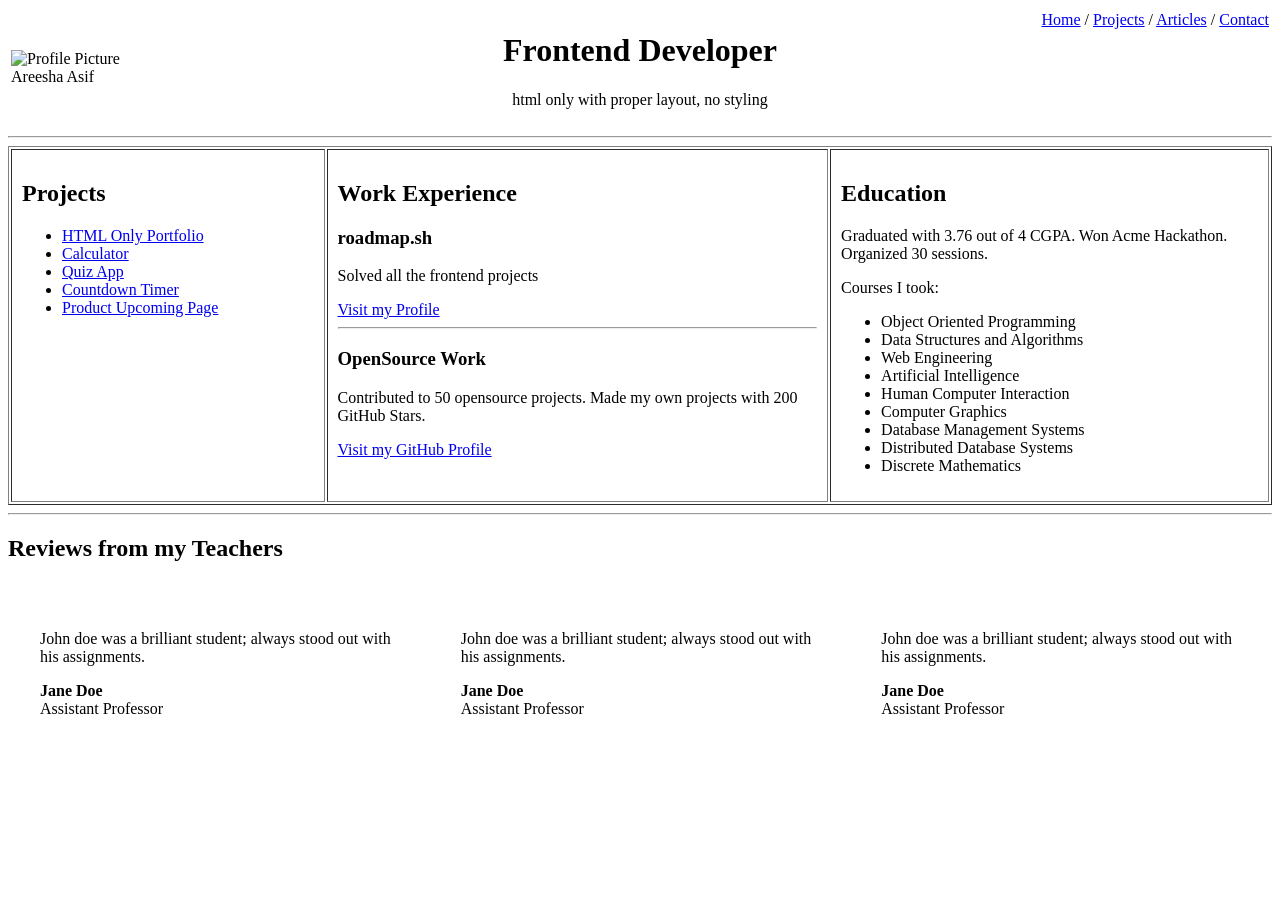
==== index.html @ 5f39d5e8 "completed frontend portfolio task" ====
<!DOCTYPE html>
<html>
<head>
    <title>Frontend Developer Portfolio</title>
</head>

<body>

    <!-- Header -->
    <table width="100%">
        <tr>
            <td width="25%">
                <img src="https://encrypted-tbn0.gstatic.com/images?q=tbn:ANd9GcQj6Om3-Zy0Evm6Dp34jadCD2bz9EJQh6zWyXsYlORHVA&s=10" width="35" height="35" alt="Profile Picture">
                <br>
                Areesha Asif
            </td>

            <td align="center">
                <h1>Frontend Developer</h1>
                <p>html only with proper layout, no styling</p>
            </td>

            <td width="25%" align="right" valign="top">
                <a href="#">Home</a> /
                <a href="#">Projects</a> /
                <a href="#">Articles</a> /
                <a href="#">Contact</a>
            </td>
        </tr>
    </table>

    <hr>

    <!-- Main Section -->
    <table border="1" width="100%" cellpadding="10">
        <tr>

            <!-- Projects -->
            <td width="25%" valign="top">
                <h2>Projects</h2>

                <ul>
                    <li>
                        <a href="#">HTML Only Portfolio</a>
                    </li>
                    <li>
                        <a href="#">Calculator</a>
                    </li>
                    <li>
                        <a href="#">Quiz App</a>
                    </li>
                    <li>
                        <a href="#">Countdown Timer</a>
                    </li>
                    <li>
                        <a href="#">Product Upcoming Page</a>
                    </li>
                </ul>
            </td>

            <!-- Work Experience -->
            <td width="40%" valign="top">
                <h2>Work Experience</h2>

                <h3>roadmap.sh</h3>
                <p>Solved all the frontend projects</p>

                <a href="#">Visit my Profile</a>

                <hr>

                <h3>OpenSource Work</h3>
                <p>
                    Contributed to 50 opensource projects.
                    Made my own projects with 200 GitHub Stars.
                </p>

                <a href="#">Visit my GitHub Profile</a>
            </td>

            <!-- Education -->
            <td width="35%" valign="top">
                <h2>Education</h2>

                <p>
                    Graduated with 3.76 out of 4 CGPA.
                    Won Acme Hackathon. Organized 30 sessions.
                </p>

                <p>Courses I took:</p>

                <ul>
                    <li>Object Oriented Programming</li>
                    <li>Data Structures and Algorithms</li>
                    <li>Web Engineering</li>
                    <li>Artificial Intelligence</li>
                    <li>Human Computer Interaction</li>
                    <li>Computer Graphics</li>
                    <li>Database Management Systems</li>
                    <li>Distributed Database Systems</li>
                    <li>Discrete Mathematics</li>
                </ul>
            </td>

        </tr>
    </table>

    <hr>

    <!-- Reviews -->
    <h2>Reviews from my Teachers</h2>

    <table width="100%" cellpadding="30">
        <tr>

            <td width="33%" valign="top">
                <p>
                    John doe was a brilliant student; always stood out
                    with his assignments.
                </p>

                <b>Jane Doe</b>
                <br>
                Assistant Professor
            </td>

            <td width="33%" valign="top">
                <p>
                    John doe was a brilliant student; always stood out
                    with his assignments.
                </p>

                <b>Jane Doe</b>
                <br>
                Assistant Professor
            </td>

            <td width="33%" valign="top">
                <p>
                    John doe was a brilliant student; always stood out
                    with his assignments.
                </p>

                <b>Jane Doe</b>
                <br>
                Assistant Professor
            </td>

        </tr>
    </table>

</body>
</html>
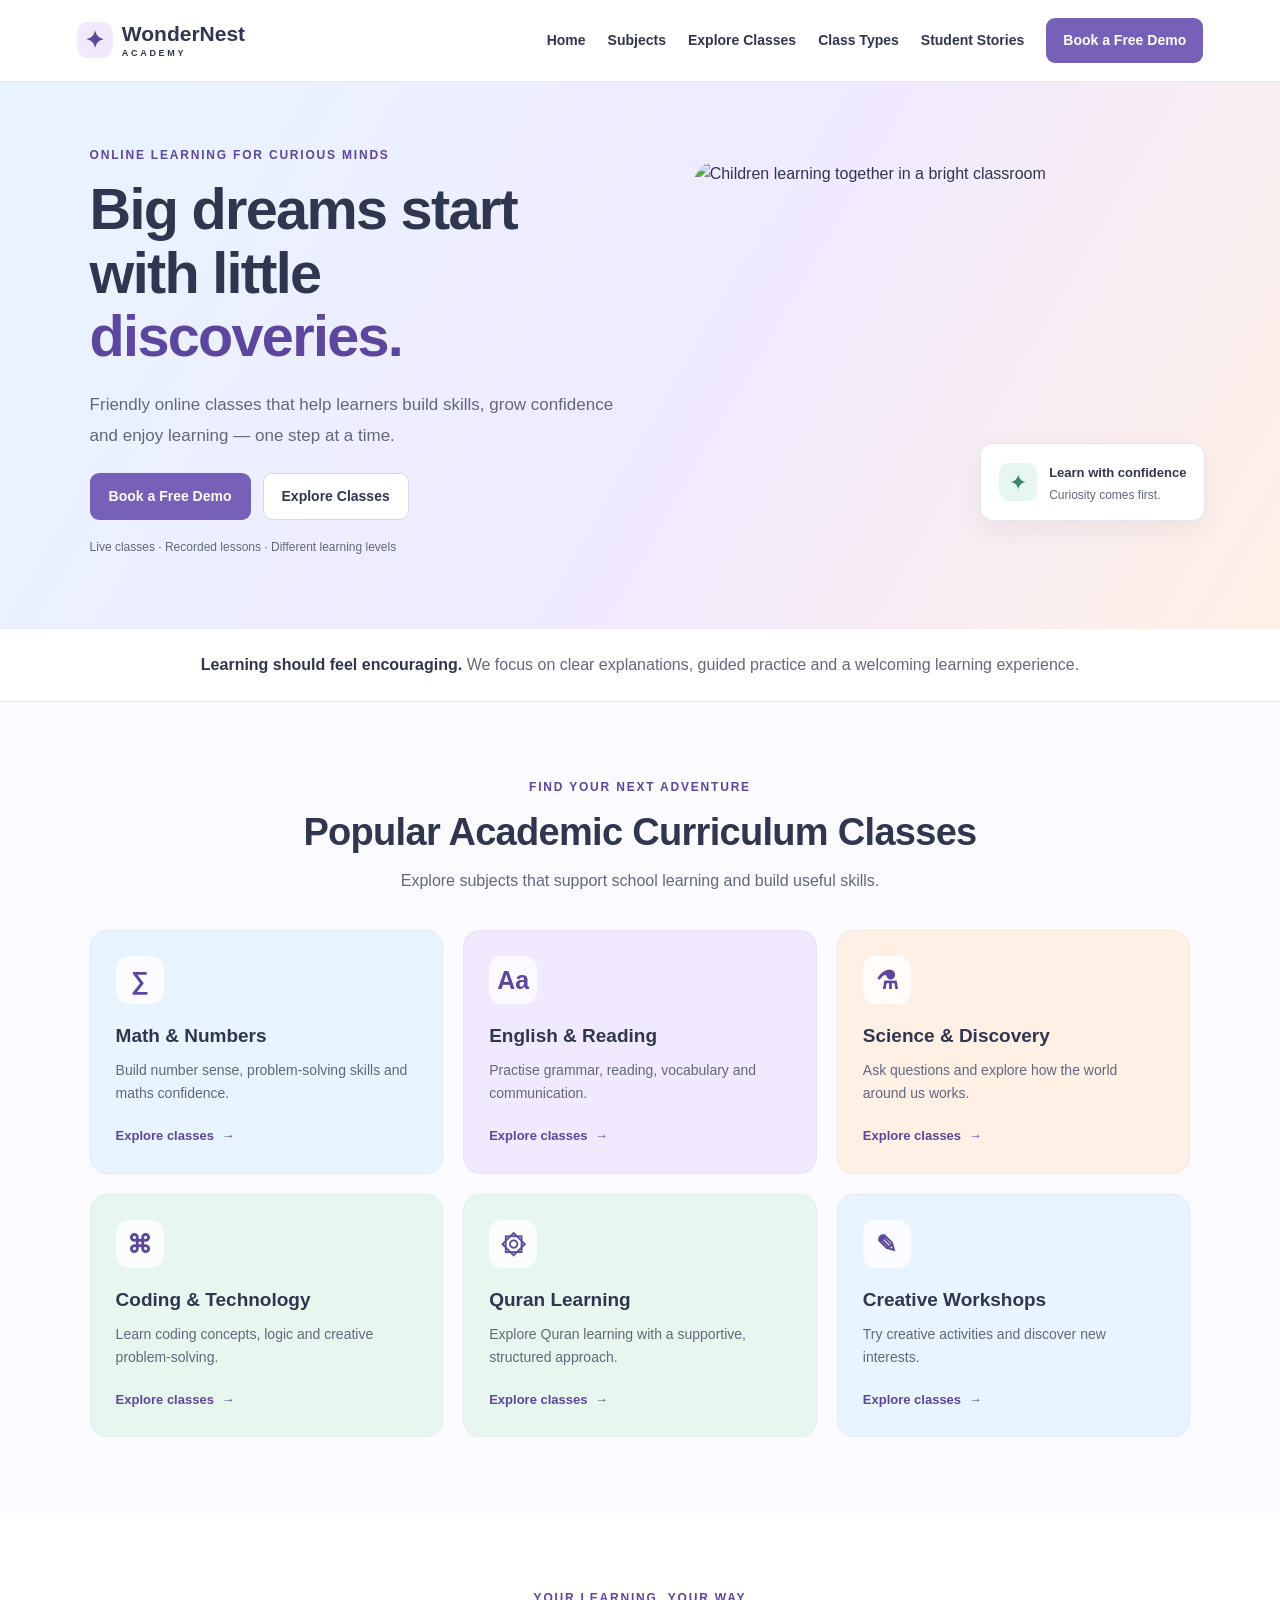
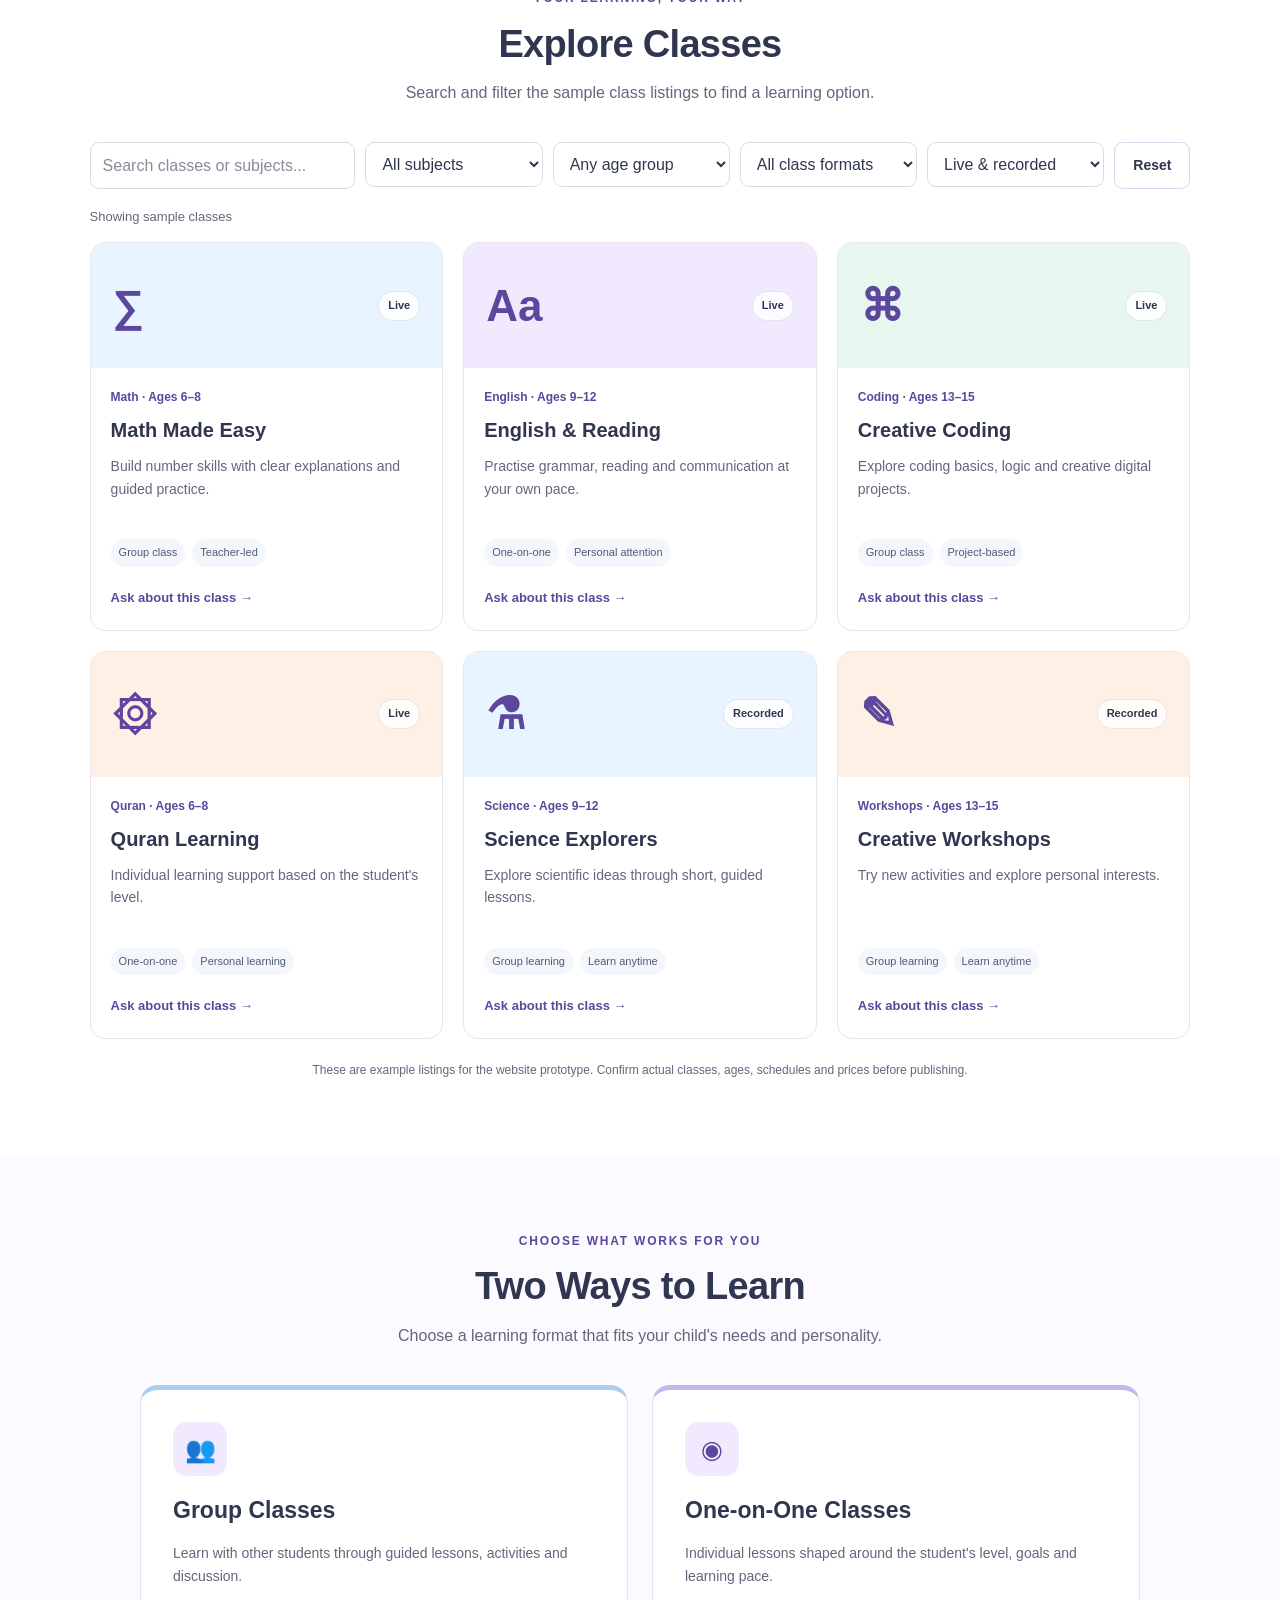
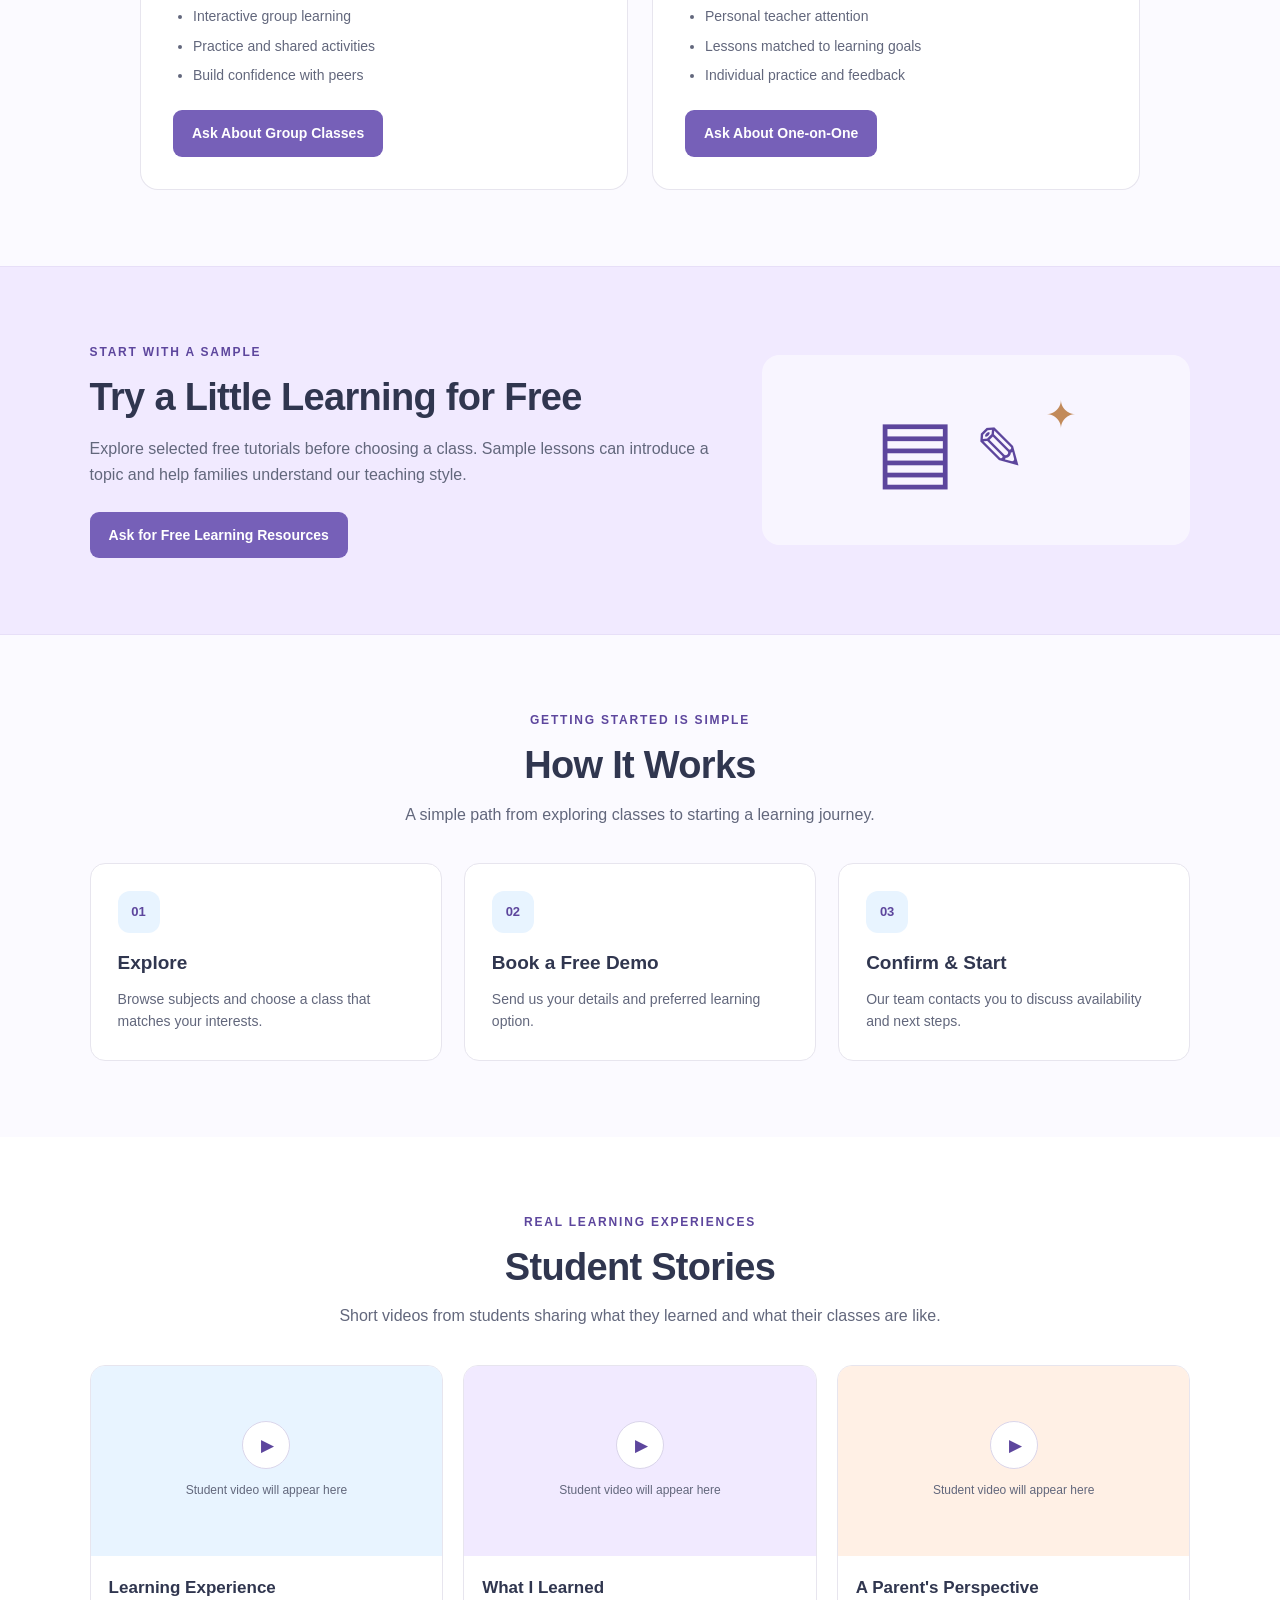
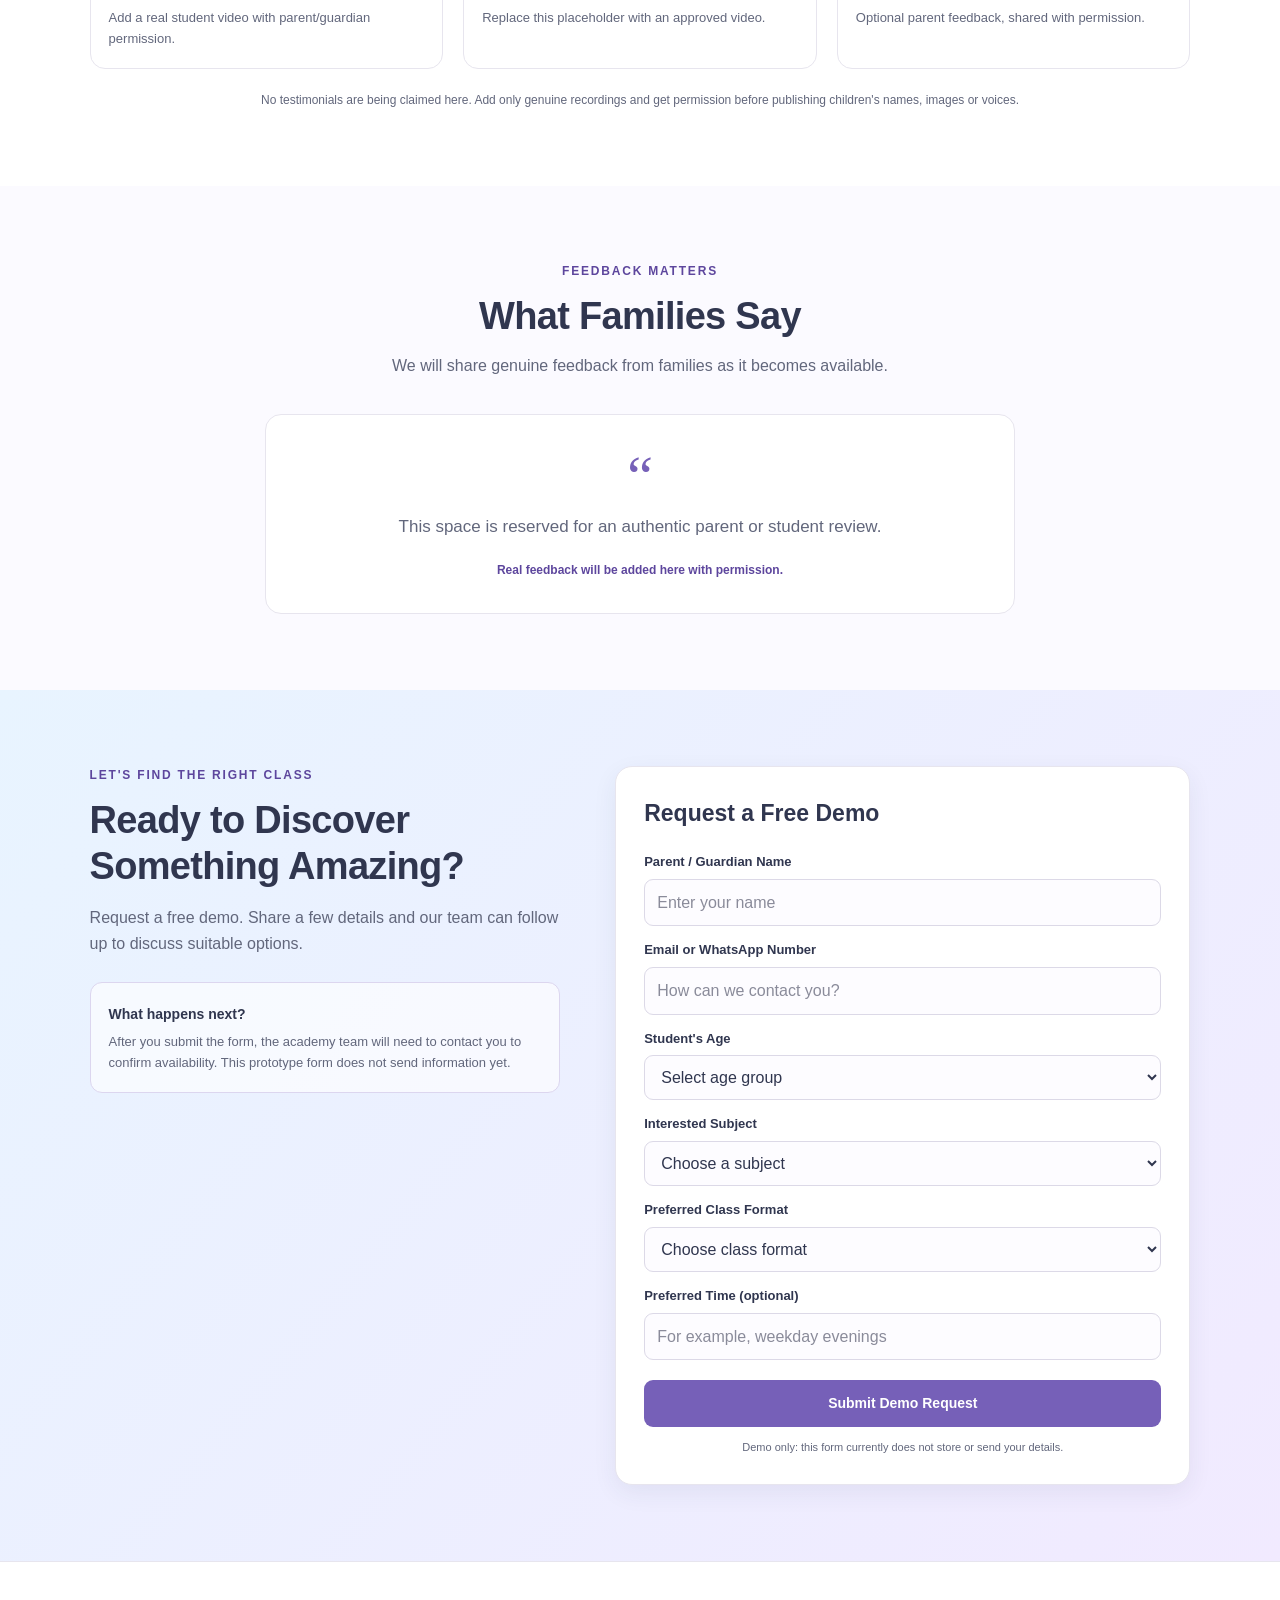
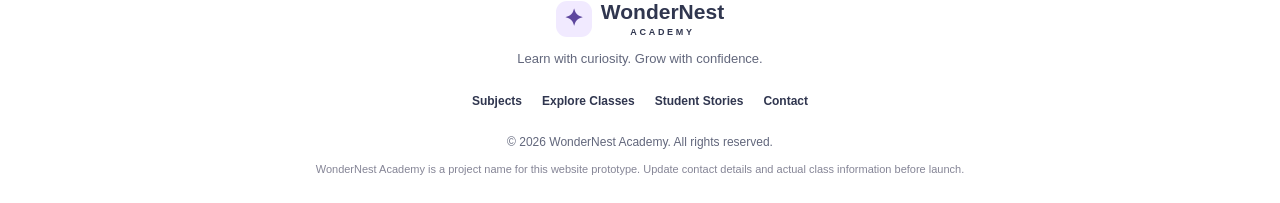
==== commit 8bc57337: "Add WonderNest Academy homepage" ====
--- a/index.html
+++ b/index.html
@@ -1,153 +1,404 @@
 <!DOCTYPE html>
-<html>
+<html lang="en">
 <head>
-    <title>Frontend Developer Portfolio</title>
+    <meta charset="UTF-8">
+    <meta name="viewport" content="width=device-width, initial-scale=1.0">
+    <meta name="description" content="Discover online learning at WonderNest Academy: Math, English, Coding, Quran, Science and creative workshops.">
+    <title>WonderNest Academy | Learn, Play & Grow</title>
+    <link rel="stylesheet" href="home.css">
 </head>
-
 <body>
-
-    <!-- Header -->
-    <table width="100%">
-        <tr>
-            <td width="25%">
-                <img src="https://encrypted-tbn0.gstatic.com/images?q=tbn:ANd9GcQj6Om3-Zy0Evm6Dp34jadCD2bz9EJQh6zWyXsYlORHVA&s=10" width="35" height="35" alt="Profile Picture">
-                <br>
-                Areesha Asif
-            </td>
-
-            <td align="center">
-                <h1>Frontend Developer</h1>
-                <p>html only with proper layout, no styling</p>
-            </td>
-
-            <td width="25%" align="right" valign="top">
-                <a href="#">Home</a> /
-                <a href="#">Projects</a> /
-                <a href="#">Articles</a> /
-                <a href="#">Contact</a>
-            </td>
-        </tr>
-    </table>
-
-    <hr>
-
-    <!-- Main Section -->
-    <table border="1" width="100%" cellpadding="10">
-        <tr>
-
-            <!-- Projects -->
-            <td width="25%" valign="top">
-                <h2>Projects</h2>
-
-                <ul>
-                    <li>
-                        <a href="#">HTML Only Portfolio</a>
-                    </li>
-                    <li>
-                        <a href="#">Calculator</a>
-                    </li>
-                    <li>
-                        <a href="#">Quiz App</a>
-                    </li>
-                    <li>
-                        <a href="#">Countdown Timer</a>
-                    </li>
-                    <li>
-                        <a href="#">Product Upcoming Page</a>
-                    </li>
-                </ul>
-            </td>
-
-            <!-- Work Experience -->
-            <td width="40%" valign="top">
-                <h2>Work Experience</h2>
-
-                <h3>roadmap.sh</h3>
-                <p>Solved all the frontend projects</p>
-
-                <a href="#">Visit my Profile</a>
-
-                <hr>
-
-                <h3>OpenSource Work</h3>
-                <p>
-                    Contributed to 50 opensource projects.
-                    Made my own projects with 200 GitHub Stars.
+    <header class="site-header">
+        <a class="brand" href="#home" aria-label="WonderNest Academy home">
+            <span class="brand-mark">✦</span>
+            <span>WonderNest <small>ACADEMY</small></span>
+        </a>
+
+        <button class="menu-toggle" id="menuToggle" aria-label="Open navigation" aria-expanded="false">☰</button>
+
+        <nav class="main-nav" id="mainNav">
+            <a href="#home">Home</a>
+            <a href="#academic-classes">Subjects</a>
+            <a href="#explore">Explore Classes</a>
+            <a href="#learning-options">Class Types</a>
+            <a href="#student-stories">Student Stories</a>
+            <a href="#contact" class="nav-cta">Book a Free Demo</a>
+        </nav>
+    </header>
+
+    <main>
+        <section class="hero section" id="home">
+            <div class="hero-copy">
+                <p class="eyebrow">ONLINE LEARNING FOR CURIOUS MINDS</p>
+                <h1>Big dreams start with little <span>discoveries.</span></h1>
+                <p class="hero-description">
+                    Friendly online classes that help learners build skills, grow confidence
+                    and enjoy learning — one step at a time.
                 </p>
-
-                <a href="#">Visit my GitHub Profile</a>
-            </td>
-
-            <!-- Education -->
-            <td width="35%" valign="top">
-                <h2>Education</h2>
-
-                <p>
-                    Graduated with 3.76 out of 4 CGPA.
-                    Won Acme Hackathon. Organized 30 sessions.
-                </p>
-
-                <p>Courses I took:</p>
-
-                <ul>
-                    <li>Object Oriented Programming</li>
-                    <li>Data Structures and Algorithms</li>
-                    <li>Web Engineering</li>
-                    <li>Artificial Intelligence</li>
-                    <li>Human Computer Interaction</li>
-                    <li>Computer Graphics</li>
-                    <li>Database Management Systems</li>
-                    <li>Distributed Database Systems</li>
-                    <li>Discrete Mathematics</li>
-                </ul>
-            </td>
-
-        </tr>
-    </table>
-
-    <hr>
-
-    <!-- Reviews -->
-    <h2>Reviews from my Teachers</h2>
-
-    <table width="100%" cellpadding="30">
-        <tr>
-
-            <td width="33%" valign="top">
-                <p>
-                    John doe was a brilliant student; always stood out
-                    with his assignments.
-                </p>
-
-                <b>Jane Doe</b>
-                <br>
-                Assistant Professor
-            </td>
-
-            <td width="33%" valign="top">
-                <p>
-                    John doe was a brilliant student; always stood out
-                    with his assignments.
-                </p>
-
-                <b>Jane Doe</b>
-                <br>
-                Assistant Professor
-            </td>
-
-            <td width="33%" valign="top">
-                <p>
-                    John doe was a brilliant student; always stood out
-                    with his assignments.
-                </p>
-
-                <b>Jane Doe</b>
-                <br>
-                Assistant Professor
-            </td>
-
-        </tr>
-    </table>
-
+                <div class="hero-actions">
+                    <a class="button button-primary" href="#contact">Book a Free Demo</a>
+                    <a class="button button-secondary" href="#explore">Explore Classes</a>
+                </div>
+                <p class="hero-note">Live classes · Recorded lessons · Different learning levels</p>
+            </div>
+            <div class="hero-visual">
+                <img src="https://images.unsplash.com/photo-1503676260728-1c00da094a0b?auto=format&fit=crop&w=1000&q=85"
+                     alt="Children learning together in a bright classroom">
+                <div class="hero-note-card">
+                    <span class="note-icon">✦</span>
+                    <div>
+                        <strong>Learn with confidence</strong>
+                        <p>Curiosity comes first.</p>
+                    </div>
+                </div>
+            </div>
+        </section>
+
+        <section class="section intro-strip">
+            <p><strong>Learning should feel encouraging.</strong> We focus on clear explanations, guided practice and a welcoming learning experience.</p>
+        </section>
+
+        <section class="section" id="academic-classes">
+            <div class="section-heading">
+                <p class="eyebrow">FIND YOUR NEXT ADVENTURE</p>
+                <h2>Popular Academic Curriculum Classes</h2>
+                <p>Explore subjects that support school learning and build useful skills.</p>
+            </div>
+
+            <div class="subject-grid">
+                <article class="subject-card subject-blue">
+                    <div class="subject-icon">∑</div>
+                    <h3>Math & Numbers</h3>
+                    <p>Build number sense, problem-solving skills and maths confidence.</p>
+                    <a href="#explore" data-subject-link="Math">Explore classes <span>→</span></a>
+                </article>
+                <article class="subject-card subject-lavender">
+                    <div class="subject-icon">Aa</div>
+                    <h3>English & Reading</h3>
+                    <p>Practise grammar, reading, vocabulary and communication.</p>
+                    <a href="#explore" data-subject-link="English">Explore classes <span>→</span></a>
+                </article>
+                <article class="subject-card subject-peach">
+                    <div class="subject-icon">⚗</div>
+                    <h3>Science & Discovery</h3>
+                    <p>Ask questions and explore how the world around us works.</p>
+                    <a href="#explore" data-subject-link="Science">Explore classes <span>→</span></a>
+                </article>
+                <article class="subject-card subject-mint">
+                    <div class="subject-icon">⌘</div>
+                    <h3>Coding & Technology</h3>
+                    <p>Learn coding concepts, logic and creative problem-solving.</p>
+                    <a href="#explore" data-subject-link="Coding">Explore classes <span>→</span></a>
+                </article>
+                <article class="subject-card subject-mint">
+                    <div class="subject-icon">۞</div>
+                    <h3>Quran Learning</h3>
+                    <p>Explore Quran learning with a supportive, structured approach.</p>
+                    <a href="#explore" data-subject-link="Quran">Explore classes <span>→</span></a>
+                </article>
+                <article class="subject-card subject-blue">
+                    <div class="subject-icon">✎</div>
+                    <h3>Creative Workshops</h3>
+                    <p>Try creative activities and discover new interests.</p>
+                    <a href="#explore" data-subject-link="Workshops">Explore classes <span>→</span></a>
+                </article>
+            </div>
+        </section>
+
+        <section class="section explore-section" id="explore">
+            <div class="section-heading">
+                <p class="eyebrow">YOUR LEARNING, YOUR WAY</p>
+                <h2>Explore Classes</h2>
+                <p>Search and filter the sample class listings to find a learning option.</p>
+            </div>
+
+            <div class="class-filters">
+                <label class="search-field">
+                    <span class="visually-hidden">Search classes</span>
+                    <input type="search" id="classSearch" placeholder="Search classes or subjects...">
+                </label>
+                <label>
+                    <span class="visually-hidden">Filter by subject</span>
+                    <select id="subjectFilter">
+                        <option value="all">All subjects</option>
+                        <option value="Math">Math</option>
+                        <option value="English">English</option>
+                        <option value="Science">Science</option>
+                        <option value="Coding">Coding</option>
+                        <option value="Quran">Quran</option>
+                        <option value="Workshops">Workshops</option>
+                    </select>
+                </label>
+                <label>
+                    <span class="visually-hidden">Filter by age</span>
+                    <select id="ageFilter">
+                        <option value="all">Any age group</option>
+                        <option value="6-8">Ages 6–8</option>
+                        <option value="9-12">Ages 9–12</option>
+                        <option value="13-15">Ages 13–15</option>
+                    </select>
+                </label>
+                <label>
+                    <span class="visually-hidden">Filter by class format</span>
+                    <select id="formatFilter">
+                        <option value="all">All class formats</option>
+                        <option value="Group Class">Group class</option>
+                        <option value="One-on-One">One-on-one</option>
+                    </select>
+                </label>
+                <label>
+                    <span class="visually-hidden">Filter by lesson type</span>
+                    <select id="lessonFilter">
+                        <option value="all">Live & recorded</option>
+                        <option value="Live">Live classes</option>
+                        <option value="Recorded">Recorded lessons</option>
+                    </select>
+                </label>
+                <button class="button button-secondary reset-button" id="resetFilters" type="button">Reset</button>
+            </div>
+
+            <p class="results-count" id="resultsCount" aria-live="polite">Showing sample classes</p>
+            <div class="class-grid" id="classGrid">
+                <article class="class-card" data-subject="Math" data-age="6-8" data-format="Group Class" data-lesson="Live">
+                    <div class="class-card-top card-blue"><span class="class-symbol">∑</span><span class="class-tag">Live</span></div>
+                    <div class="class-card-content">
+                        <p class="card-category">Math · Ages 6–8</p>
+                        <h3>Math Made Easy</h3>
+                        <p>Build number skills with clear explanations and guided practice.</p>
+                        <div class="class-meta"><span>Group class</span><span>Teacher-led</span></div>
+                        <a class="text-link" href="#contact">Ask about this class →</a>
+                    </div>
+                </article>
+                <article class="class-card" data-subject="English" data-age="9-12" data-format="One-on-One" data-lesson="Live">
+                    <div class="class-card-top card-lavender"><span class="class-symbol">Aa</span><span class="class-tag">Live</span></div>
+                    <div class="class-card-content">
+                        <p class="card-category">English · Ages 9–12</p>
+                        <h3>English & Reading</h3>
+                        <p>Practise grammar, reading and communication at your own pace.</p>
+                        <div class="class-meta"><span>One-on-one</span><span>Personal attention</span></div>
+                        <a class="text-link" href="#contact">Ask about this class →</a>
+                    </div>
+                </article>
+                <article class="class-card" data-subject="Coding" data-age="13-15" data-format="Group Class" data-lesson="Live">
+                    <div class="class-card-top card-mint"><span class="class-symbol">⌘</span><span class="class-tag">Live</span></div>
+                    <div class="class-card-content">
+                        <p class="card-category">Coding · Ages 13–15</p>
+                        <h3>Creative Coding</h3>
+                        <p>Explore coding basics, logic and creative digital projects.</p>
+                        <div class="class-meta"><span>Group class</span><span>Project-based</span></div>
+                        <a class="text-link" href="#contact">Ask about this class →</a>
+                    </div>
+                </article>
+                <article class="class-card" data-subject="Quran" data-age="6-8" data-format="One-on-One" data-lesson="Live">
+                    <div class="class-card-top card-peach"><span class="class-symbol">۞</span><span class="class-tag">Live</span></div>
+                    <div class="class-card-content">
+                        <p class="card-category">Quran · Ages 6–8</p>
+                        <h3>Quran Learning</h3>
+                        <p>Individual learning support based on the student's level.</p>
+                        <div class="class-meta"><span>One-on-one</span><span>Personal learning</span></div>
+                        <a class="text-link" href="#contact">Ask about this class →</a>
+                    </div>
+                </article>
+                <article class="class-card" data-subject="Science" data-age="9-12" data-format="Group Class" data-lesson="Recorded">
+                    <div class="class-card-top card-blue"><span class="class-symbol">⚗</span><span class="class-tag">Recorded</span></div>
+                    <div class="class-card-content">
+                        <p class="card-category">Science · Ages 9–12</p>
+                        <h3>Science Explorers</h3>
+                        <p>Explore scientific ideas through short, guided lessons.</p>
+                        <div class="class-meta"><span>Group learning</span><span>Learn anytime</span></div>
+                        <a class="text-link" href="#contact">Ask about this class →</a>
+                    </div>
+                </article>
+                <article class="class-card" data-subject="Workshops" data-age="13-15" data-format="Group Class" data-lesson="Recorded">
+                    <div class="class-card-top card-peach"><span class="class-symbol">✎</span><span class="class-tag">Recorded</span></div>
+                    <div class="class-card-content">
+                        <p class="card-category">Workshops · Ages 13–15</p>
+                        <h3>Creative Workshops</h3>
+                        <p>Try new activities and explore personal interests.</p>
+                        <div class="class-meta"><span>Group learning</span><span>Learn anytime</span></div>
+                        <a class="text-link" href="#contact">Ask about this class →</a>
+                    </div>
+                </article>
+            </div>
+            <p class="demo-disclaimer">These are example listings for the website prototype. Confirm actual classes, ages, schedules and prices before publishing.</p>
+        </section>
+
+        <section class="section learning-options" id="learning-options">
+            <div class="section-heading">
+                <p class="eyebrow">CHOOSE WHAT WORKS FOR YOU</p>
+                <h2>Two Ways to Learn</h2>
+                <p>Choose a learning format that fits your child's needs and personality.</p>
+            </div>
+            <div class="format-grid">
+                <article class="format-card format-group">
+                    <div class="format-icon">👥</div>
+                    <h3>Group Classes</h3>
+                    <p>Learn with other students through guided lessons, activities and discussion.</p>
+                    <ul>
+                        <li>Interactive group learning</li>
+                        <li>Practice and shared activities</li>
+                        <li>Build confidence with peers</li>
+                    </ul>
+                    <a class="button button-primary" href="#contact">Ask About Group Classes</a>
+                </article>
+                <article class="format-card format-private">
+                    <div class="format-icon">◉</div>
+                    <h3>One-on-One Classes</h3>
+                    <p>Individual lessons shaped around the student's level, goals and learning pace.</p>
+                    <ul>
+                        <li>Personal teacher attention</li>
+                        <li>Lessons matched to learning goals</li>
+                        <li>Individual practice and feedback</li>
+                    </ul>
+                    <a class="button button-primary" href="#contact">Ask About One-on-One</a>
+                </article>
+            </div>
+        </section>
+
+        <section class="section free-learning" id="free-learning">
+            <div class="free-copy">
+                <p class="eyebrow">START WITH A SAMPLE</p>
+                <h2>Try a Little Learning for Free</h2>
+                <p>Explore selected free tutorials before choosing a class. Sample lessons can introduce a topic and help families understand our teaching style.</p>
+                <a class="button button-primary" href="#contact">Ask for Free Learning Resources</a>
+            </div>
+            <div class="free-art" aria-hidden="true">
+                <span class="art-book">▤</span>
+                <span class="art-pencil">✎</span>
+                <span class="art-star">✦</span>
+            </div>
+        </section>
+
+        <section class="section how-it-works" id="how-it-works">
+            <div class="section-heading">
+                <p class="eyebrow">GETTING STARTED IS SIMPLE</p>
+                <h2>How It Works</h2>
+                <p>A simple path from exploring classes to starting a learning journey.</p>
+            </div>
+            <div class="steps-grid">
+                <article class="step-card"><span class="step-number">01</span><h3>Explore</h3><p>Browse subjects and choose a class that matches your interests.</p></article>
+                <article class="step-card"><span class="step-number">02</span><h3>Book a Free Demo</h3><p>Send us your details and preferred learning option.</p></article>
+                <article class="step-card"><span class="step-number">03</span><h3>Confirm & Start</h3><p>Our team contacts you to discuss availability and next steps.</p></article>
+            </div>
+        </section>
+
+        <section class="section student-stories" id="student-stories">
+            <div class="section-heading">
+                <p class="eyebrow">REAL LEARNING EXPERIENCES</p>
+                <h2>Student Stories</h2>
+                <p>Short videos from students sharing what they learned and what their classes are like.</p>
+            </div>
+            <div class="video-grid">
+                <article class="video-card">
+                    <div class="video-placeholder">
+                        <span class="play-symbol">▶</span>
+                        <span>Student video will appear here</span>
+                    </div>
+                    <div class="video-caption"><h3>Learning Experience</h3><p>Add a real student video with parent/guardian permission.</p></div>
+                </article>
+                <article class="video-card">
+                    <div class="video-placeholder video-lavender">
+                        <span class="play-symbol">▶</span>
+                        <span>Student video will appear here</span>
+                    </div>
+                    <div class="video-caption"><h3>What I Learned</h3><p>Replace this placeholder with an approved video.</p></div>
+                </article>
+                <article class="video-card">
+                    <div class="video-placeholder video-peach">
+                        <span class="play-symbol">▶</span>
+                        <span>Student video will appear here</span>
+                    </div>
+                    <div class="video-caption"><h3>A Parent's Perspective</h3><p>Optional parent feedback, shared with permission.</p></div>
+                </article>
+            </div>
+            <p class="demo-disclaimer">No testimonials are being claimed here. Add only genuine recordings and get permission before publishing children's names, images or voices.</p>
+        </section>
+
+        <section class="section written-reviews" id="reviews">
+            <div class="section-heading">
+                <p class="eyebrow">FEEDBACK MATTERS</p>
+                <h2>What Families Say</h2>
+                <p>We will share genuine feedback from families as it becomes available.</p>
+            </div>
+            <div class="review-placeholder">
+                <span class="review-quote">“</span>
+                <p>This space is reserved for an authentic parent or student review.</p>
+                <span class="review-author">Real feedback will be added here with permission.</span>
+            </div>
+        </section>
+
+        <section class="section contact-section" id="contact">
+            <div class="contact-copy">
+                <p class="eyebrow">LET'S FIND THE RIGHT CLASS</p>
+                <h2>Ready to Discover Something Amazing?</h2>
+                <p>Request a free demo. Share a few details and our team can follow up to discuss suitable options.</p>
+                <div class="contact-note">
+                    <strong>What happens next?</strong>
+                    <p>After you submit the form, the academy team will need to contact you to confirm availability. This prototype form does not send information yet.</p>
+                </div>
+            </div>
+            <form class="demo-form" id="demoForm">
+                <h3>Request a Free Demo</h3>
+                <label for="parentName">Parent / Guardian Name</label>
+                <input type="text" id="parentName" name="parentName" placeholder="Enter your name" required>
+
+                <label for="contactDetails">Email or WhatsApp Number</label>
+                <input type="text" id="contactDetails" name="contactDetails" placeholder="How can we contact you?" required>
+
+                <label for="studentAge">Student's Age</label>
+                <select id="studentAge" name="studentAge" required>
+                    <option value="">Select age group</option>
+                    <option>6–8 years</option>
+                    <option>9–12 years</option>
+                    <option>13–15 years</option>
+                    <option>16+ years</option>
+                </select>
+
+                <label for="requestedSubject">Interested Subject</label>
+                <select id="requestedSubject" name="requestedSubject" required>
+                    <option value="">Choose a subject</option>
+                    <option>Math</option>
+                    <option>English</option>
+                    <option>Coding</option>
+                    <option>Quran Learning</option>
+                    <option>Science</option>
+                    <option>Creative Workshops</option>
+                    <option>Not sure yet</option>
+                </select>
+
+                <label for="requestedFormat">Preferred Class Format</label>
+                <select id="requestedFormat" name="requestedFormat" required>
+                    <option value="">Choose class format</option>
+                    <option>Group Class</option>
+                    <option>One-on-One</option>
+                    <option>Need advice</option>
+                </select>
+
+                <label for="preferredTime">Preferred Time (optional)</label>
+                <input type="text" id="preferredTime" name="preferredTime" placeholder="For example, weekday evenings">
+
+                <button class="button button-primary form-submit" type="submit">Submit Demo Request</button>
+                <p class="form-message" id="formMessage" aria-live="polite"></p>
+                <p class="form-small">Demo only: this form currently does not store or send your details.</p>
+            </form>
+        </section>
+    </main>
+
+    <footer class="site-footer">
+        <div class="footer-brand">
+            <a class="brand brand-footer" href="#home"><span class="brand-mark">✦</span><span>WonderNest <small>ACADEMY</small></span></a>
+            <p>Learn with curiosity. Grow with confidence.</p>
+        </div>
+        <div class="footer-links">
+            <a href="#academic-classes">Subjects</a>
+            <a href="#explore">Explore Classes</a>
+            <a href="#student-stories">Student Stories</a>
+            <a href="#contact">Contact</a>
+        </div>
+        <p class="copyright">© 2026 WonderNest Academy. All rights reserved.</p>
+        <p class="footer-note">WonderNest Academy is a project name for this website prototype. Update contact details and actual class information before launch.</p>
+    </footer>
+
+    <script src="home.js"></script>
 </body>
-</html>+</html>
--- a/home.css
+++ b/home.css
@@ -0,0 +1,1049 @@
+/* WonderNest Academy - Home Page Styles */
+/* Keep the colors consistent across the website. */
+
+:root {
+    --ink: #30364F;
+    --muted: #62677C;
+    --purple: #7660B8;
+    --purple-dark: #5D469D;
+    --blue: #E8F4FF;
+    --lavender: #F1EAFF;
+    --peach: #FFF0E5;
+    --mint: #E7F7EF;
+    --white: #FFFFFF;
+    --line: #E7E5EE;
+    --page: #FBFAFF;
+    --shadow: 0 8px 24px rgba(48, 54, 79, 0.07);
+}
+
+* {
+    box-sizing: border-box;
+}
+
+html {
+    scroll-behavior: smooth;
+}
+
+body {
+    margin: 0;
+    font-family: Arial, Helvetica, sans-serif;
+    color: var(--ink);
+    background: var(--page);
+    line-height: 1.6;
+}
+
+img {
+    max-width: 100%;
+    display: block;
+}
+
+a {
+    color: inherit;
+}
+
+button,
+input,
+select {
+    font: inherit;
+}
+
+button,
+a,
+input,
+select {
+    -webkit-tap-highlight-color: transparent;
+}
+
+a:focus-visible,
+button:focus-visible,
+input:focus-visible,
+select:focus-visible {
+    outline: 3px solid #A89AE0;
+    outline-offset: 3px;
+}
+
+.site-header {
+    min-height: 82px;
+    padding: 16px 6%;
+    display: flex;
+    align-items: center;
+    justify-content: space-between;
+    gap: 28px;
+    background: var(--white);
+    border-bottom: 1px solid var(--line);
+}
+
+.brand {
+    display: inline-flex;
+    align-items: center;
+    gap: 9px;
+    color: var(--ink);
+    font-size: 21px;
+    font-weight: 800;
+    text-decoration: none;
+    line-height: 1.1;
+    white-space: nowrap;
+}
+
+.brand-mark {
+    display: grid;
+    place-items: center;
+    width: 36px;
+    height: 36px;
+    color: var(--purple-dark);
+    background: var(--lavender);
+    border-radius: 11px;
+    font-size: 23px;
+}
+
+.brand small {
+    display: block;
+    margin-top: 4px;
+    font-size: 9px;
+    letter-spacing: 2.7px;
+    font-weight: 700;
+}
+
+.main-nav {
+    display: flex;
+    align-items: center;
+    justify-content: flex-end;
+    flex-wrap: wrap;
+    gap: 22px;
+}
+
+.main-nav a,
+.footer-links a {
+    color: var(--ink);
+    font-size: 14px;
+    font-weight: 600;
+    text-decoration: none;
+}
+
+.main-nav a:hover,
+.footer-links a:hover {
+    color: var(--purple-dark);
+}
+
+.main-nav .nav-cta {
+    padding: 11px 17px;
+    color: var(--white);
+    background: var(--purple);
+    border-radius: 9px;
+}
+
+.main-nav .nav-cta:hover {
+    color: var(--white);
+    background: var(--purple-dark);
+}
+
+.menu-toggle {
+    display: none;
+    border: 1px solid var(--line);
+    background: var(--white);
+    border-radius: 8px;
+    padding: 7px 11px;
+    color: var(--ink);
+    cursor: pointer;
+}
+
+.section {
+    padding: 76px 7%;
+}
+
+.hero {
+    display: grid;
+    grid-template-columns: 1.05fr 0.95fr;
+    align-items: center;
+    gap: 55px;
+    padding-top: 64px;
+    padding-bottom: 72px;
+    background: linear-gradient(120deg, #E8F4FF 0%, #F1EAFF 56%, #FFF0E5 100%);
+}
+
+.eyebrow {
+    margin: 0 0 13px;
+    color: var(--purple-dark);
+    font-size: 12px;
+    font-weight: 800;
+    letter-spacing: 1.8px;
+}
+
+.hero h1 {
+    max-width: 650px;
+    margin: 0;
+    font-size: clamp(36px, 4.5vw, 58px);
+    line-height: 1.1;
+    letter-spacing: -1.7px;
+}
+
+.hero h1 span {
+    color: var(--purple-dark);
+}
+
+.hero-description {
+    max-width: 560px;
+    margin: 22px 0;
+    color: var(--muted);
+    font-size: 17px;
+    line-height: 1.8;
+}
+
+.hero-actions {
+    display: flex;
+    flex-wrap: wrap;
+    gap: 12px;
+}
+
+.button {
+    display: inline-flex;
+    min-height: 46px;
+    align-items: center;
+    justify-content: center;
+    padding: 11px 18px;
+    border: 1px solid transparent;
+    border-radius: 9px;
+    font-weight: 700;
+    font-size: 14px;
+    text-align: center;
+    text-decoration: none;
+    cursor: pointer;
+}
+
+.button-primary {
+    color: var(--white);
+    background: var(--purple);
+}
+
+.button-primary:hover {
+    background: var(--purple-dark);
+}
+
+.button-secondary {
+    color: var(--ink);
+    background: var(--white);
+    border-color: #DAD5EA;
+}
+
+.button-secondary:hover {
+    border-color: var(--purple);
+}
+
+.hero-note {
+    margin: 18px 0 0;
+    color: var(--muted);
+    font-size: 12px;
+}
+
+.hero-visual {
+    position: relative;
+    max-width: 560px;
+    width: 100%;
+    justify-self: end;
+}
+
+.hero-visual > img {
+    width: 100%;
+    height: 380px;
+    object-fit: cover;
+    border-radius: 22px;
+}
+
+.hero-note-card {
+    position: absolute;
+    right: -15px;
+    bottom: 20px;
+    display: flex;
+    align-items: center;
+    gap: 12px;
+    max-width: 245px;
+    padding: 15px 18px;
+    background: var(--white);
+    border: 1px solid var(--line);
+    border-radius: 13px;
+    box-shadow: var(--shadow);
+}
+
+.note-icon {
+    display: grid;
+    place-items: center;
+    width: 38px;
+    height: 38px;
+    flex-shrink: 0;
+    border-radius: 10px;
+    background: var(--mint);
+    color: #39866B;
+    font-size: 22px;
+}
+
+.hero-note-card strong {
+    font-size: 13px;
+}
+
+.hero-note-card p {
+    margin: 2px 0 0;
+    color: var(--muted);
+    font-size: 12px;
+}
+
+.intro-strip {
+    padding-top: 23px;
+    padding-bottom: 23px;
+    background: var(--white);
+    border-bottom: 1px solid var(--line);
+    text-align: center;
+}
+
+.intro-strip p {
+    margin: 0 auto;
+    max-width: 900px;
+    color: var(--muted);
+}
+
+.intro-strip strong {
+    color: var(--ink);
+}
+
+.section-heading {
+    max-width: 720px;
+    margin: 0 auto 36px;
+    text-align: center;
+}
+
+.section-heading h2,
+.free-copy h2,
+.contact-copy h2 {
+    margin: 0;
+    font-size: clamp(28px, 3vw, 38px);
+    line-height: 1.2;
+    letter-spacing: -0.7px;
+}
+
+.section-heading > p:last-child {
+    margin: 13px 0 0;
+    color: var(--muted);
+}
+
+.subject-grid {
+    display: grid;
+    grid-template-columns: repeat(3, minmax(0, 1fr));
+    gap: 20px;
+}
+
+.subject-card {
+    min-height: 235px;
+    padding: 25px;
+    border: 1px solid rgba(48, 54, 79, 0.04);
+    border-radius: 17px;
+}
+
+.subject-blue { background: var(--blue); }
+.subject-lavender { background: var(--lavender); }
+.subject-peach { background: var(--peach); }
+.subject-mint { background: var(--mint); }
+
+.subject-icon {
+    display: grid;
+    place-items: center;
+    width: 48px;
+    height: 48px;
+    margin-bottom: 17px;
+    border-radius: 13px;
+    background: rgba(255, 255, 255, 0.78);
+    color: var(--purple-dark);
+    font-size: 25px;
+    font-weight: 800;
+}
+
+.subject-card h3 {
+    margin: 0 0 8px;
+    font-size: 19px;
+}
+
+.subject-card p {
+    margin: 0 0 18px;
+    color: var(--muted);
+    font-size: 14px;
+}
+
+.subject-card a,
+.text-link {
+    color: var(--purple-dark);
+    font-weight: 700;
+    font-size: 13px;
+    text-decoration: none;
+}
+
+.subject-card a:hover,
+.text-link:hover {
+    text-decoration: underline;
+}
+
+.subject-card a span {
+    padding-left: 4px;
+}
+
+.explore-section {
+    background: var(--white);
+}
+
+.class-filters {
+    display: grid;
+    grid-template-columns: 1.5fr repeat(4, minmax(130px, 1fr)) auto;
+    gap: 10px;
+    max-width: 1200px;
+    margin: 0 auto;
+}
+
+.class-filters input,
+.class-filters select,
+.demo-form input,
+.demo-form select {
+    width: 100%;
+    min-height: 45px;
+    padding: 10px 12px;
+    color: var(--ink);
+    background: var(--white);
+    border: 1px solid #DCD9E7;
+    border-radius: 9px;
+}
+
+.class-filters input::placeholder,
+.demo-form input::placeholder {
+    color: #8A8B9A;
+}
+
+.reset-button {
+    min-height: 45px;
+}
+
+.results-count {
+    max-width: 1200px;
+    margin: 18px auto 14px;
+    color: var(--muted);
+    font-size: 13px;
+}
+
+.class-grid {
+    display: grid;
+    grid-template-columns: repeat(3, minmax(0, 1fr));
+    gap: 20px;
+}
+
+.class-card {
+    overflow: hidden;
+    background: var(--white);
+    border: 1px solid var(--line);
+    border-radius: 15px;
+}
+
+.class-card-top {
+    min-height: 125px;
+    display: flex;
+    align-items: center;
+    justify-content: space-between;
+    padding: 22px;
+}
+
+.card-blue { background: var(--blue); }
+.card-lavender { background: var(--lavender); }
+.card-mint { background: var(--mint); }
+.card-peach { background: var(--peach); }
+
+.class-symbol {
+    color: var(--purple-dark);
+    font-size: 44px;
+    font-weight: 800;
+}
+
+.class-tag {
+    padding: 5px 9px;
+    border: 1px solid rgba(48, 54, 79, 0.12);
+    border-radius: 20px;
+    background: rgba(255, 255, 255, 0.8);
+    font-size: 11px;
+    font-weight: 700;
+}
+
+.class-card-content {
+    padding: 20px;
+}
+
+.card-category {
+    margin: 0 0 7px;
+    color: var(--purple-dark);
+    font-size: 12px;
+    font-weight: 700;
+}
+
+.class-card h3 {
+    margin: 0 0 9px;
+    font-size: 20px;
+}
+
+.class-card-content > p:not(.card-category) {
+    min-height: 68px;
+    margin: 0 0 16px;
+    color: var(--muted);
+    font-size: 14px;
+}
+
+.class-meta {
+    display: flex;
+    flex-wrap: wrap;
+    gap: 7px;
+    margin-bottom: 17px;
+}
+
+.class-meta span {
+    padding: 5px 8px;
+    background: #F3F7FC;
+    border-radius: 20px;
+    color: #4F5B75;
+    font-size: 11px;
+}
+
+.demo-disclaimer {
+    max-width: 900px;
+    margin: 22px auto 0;
+    color: var(--muted);
+    font-size: 12px;
+    text-align: center;
+}
+
+.learning-options {
+    background: var(--page);
+}
+
+.format-grid {
+    display: grid;
+    grid-template-columns: repeat(2, minmax(0, 1fr));
+    gap: 24px;
+    max-width: 1000px;
+    margin: 0 auto;
+}
+
+.format-card {
+    padding: 32px;
+    border: 1px solid var(--line);
+    border-radius: 18px;
+    background: var(--white);
+}
+
+.format-group {
+    border-top: 5px solid #A6CFF0;
+}
+
+.format-private {
+    border-top: 5px solid #C5B4EF;
+}
+
+.format-icon {
+    display: grid;
+    place-items: center;
+    width: 54px;
+    height: 54px;
+    margin-bottom: 16px;
+    border-radius: 14px;
+    background: var(--lavender);
+    color: var(--purple-dark);
+    font-size: 25px;
+}
+
+.format-card h3 {
+    margin: 0 0 10px;
+    font-size: 23px;
+}
+
+.format-card p,
+.format-card li {
+    color: var(--muted);
+    font-size: 14px;
+}
+
+.format-card ul {
+    padding-left: 20px;
+    margin: 18px 0 24px;
+}
+
+.format-card li {
+    margin: 7px 0;
+}
+
+.free-learning {
+    display: grid;
+    grid-template-columns: 1.2fr 0.8fr;
+    align-items: center;
+    gap: 30px;
+    background: var(--lavender);
+    border-top: 1px solid #E7DFF8;
+    border-bottom: 1px solid #E7DFF8;
+}
+
+.free-copy {
+    max-width: 700px;
+}
+
+.free-copy > p:not(.eyebrow) {
+    margin: 16px 0 24px;
+    color: var(--muted);
+}
+
+.free-art {
+    display: flex;
+    align-items: center;
+    justify-content: center;
+    gap: 20px;
+    min-height: 190px;
+    border-radius: 18px;
+    background: rgba(255, 255, 255, 0.55);
+    color: var(--purple-dark);
+}
+
+.art-book {
+    font-size: 85px;
+}
+
+.art-pencil {
+    font-size: 60px;
+}
+
+.art-star {
+    align-self: flex-start;
+    margin-top: 30px;
+    color: #C28A5A;
+    font-size: 38px;
+}
+
+.steps-grid {
+    display: grid;
+    grid-template-columns: repeat(3, minmax(0, 1fr));
+    gap: 22px;
+}
+
+.step-card {
+    padding: 27px;
+    background: var(--white);
+    border: 1px solid var(--line);
+    border-radius: 15px;
+}
+
+.step-number {
+    display: inline-grid;
+    place-items: center;
+    width: 42px;
+    height: 42px;
+    margin-bottom: 15px;
+    border-radius: 12px;
+    background: var(--blue);
+    color: var(--purple-dark);
+    font-size: 13px;
+    font-weight: 800;
+}
+
+.step-card h3 {
+    margin: 0 0 9px;
+    font-size: 19px;
+}
+
+.step-card p {
+    margin: 0;
+    color: var(--muted);
+    font-size: 14px;
+}
+
+.student-stories {
+    background: var(--white);
+}
+
+.video-grid {
+    display: grid;
+    grid-template-columns: repeat(3, minmax(0, 1fr));
+    gap: 20px;
+}
+
+.video-card {
+    overflow: hidden;
+    border: 1px solid var(--line);
+    border-radius: 15px;
+    background: var(--white);
+}
+
+.video-placeholder {
+    min-height: 190px;
+    display: flex;
+    flex-direction: column;
+    align-items: center;
+    justify-content: center;
+    gap: 12px;
+    padding: 20px;
+    background: var(--blue);
+    color: var(--muted);
+    text-align: center;
+    font-size: 12px;
+}
+
+.video-lavender { background: var(--lavender); }
+.video-peach { background: var(--peach); }
+
+.play-symbol {
+    display: grid;
+    place-items: center;
+    width: 48px;
+    height: 48px;
+    padding-left: 3px;
+    border: 1px solid #DAD5EA;
+    border-radius: 50%;
+    background: var(--white);
+    color: var(--purple-dark);
+    font-size: 17px;
+}
+
+.video-caption {
+    padding: 18px;
+}
+
+.video-caption h3 {
+    margin: 0 0 7px;
+    font-size: 17px;
+}
+
+.video-caption p {
+    margin: 0;
+    color: var(--muted);
+    font-size: 13px;
+}
+
+.written-reviews {
+    background: var(--page);
+}
+
+.review-placeholder {
+    max-width: 750px;
+    margin: 0 auto;
+    padding: 32px;
+    background: var(--white);
+    border: 1px solid var(--line);
+    border-radius: 16px;
+    text-align: center;
+}
+
+.review-quote {
+    color: var(--purple);
+    font-family: Georgia, serif;
+    font-size: 58px;
+    line-height: 1;
+}
+
+.review-placeholder p {
+    margin: 8px 0 15px;
+    color: var(--muted);
+    font-size: 17px;
+}
+
+.review-author {
+    color: var(--purple-dark);
+    font-size: 12px;
+    font-weight: 700;
+}
+
+.contact-section {
+    display: grid;
+    grid-template-columns: 0.9fr 1.1fr;
+    align-items: start;
+    gap: 55px;
+    background: linear-gradient(130deg, var(--blue), var(--lavender));
+}
+
+.contact-copy > p:not(.eyebrow) {
+    color: var(--muted);
+}
+
+.contact-note {
+    margin-top: 25px;
+    padding: 18px;
+    border: 1px solid #DCD6EF;
+    border-radius: 12px;
+    background: rgba(255, 255, 255, 0.65);
+}
+
+.contact-note strong {
+    font-size: 14px;
+}
+
+.contact-note p {
+    margin: 6px 0 0;
+    color: var(--muted);
+    font-size: 13px;
+}
+
+.demo-form {
+    padding: 28px;
+    background: var(--white);
+    border: 1px solid var(--line);
+    border-radius: 17px;
+    box-shadow: var(--shadow);
+}
+
+.demo-form h3 {
+    margin: 0 0 20px;
+    font-size: 23px;
+}
+
+.demo-form label {
+    display: block;
+    margin: 14px 0 6px;
+    font-size: 13px;
+    font-weight: 700;
+}
+
+.demo-form input,
+.demo-form select {
+    background: #FDFCFF;
+}
+
+.form-submit {
+    width: 100%;
+    margin-top: 20px;
+}
+
+.form-message {
+    margin: 12px 0 0;
+    color: var(--purple-dark);
+    font-size: 13px;
+}
+
+.form-small {
+    margin: 10px 0 0;
+    color: var(--muted);
+    font-size: 11px;
+    text-align: center;
+}
+
+.site-footer {
+    padding: 38px 7% 25px;
+    background: #FFFFFF;
+    border-top: 1px solid var(--line);
+    text-align: center;
+}
+
+.brand-footer {
+    justify-content: center;
+}
+
+.footer-brand > p {
+    margin: 12px 0 20px;
+    color: var(--muted);
+    font-size: 13px;
+}
+
+.footer-links {
+    display: flex;
+    flex-wrap: wrap;
+    justify-content: center;
+    gap: 20px;
+    margin: 22px 0;
+}
+
+.footer-links a {
+    font-size: 12px;
+}
+
+.copyright {
+    margin: 22px 0 8px;
+    color: var(--muted);
+    font-size: 12px;
+}
+
+.footer-note {
+    max-width: 800px;
+    margin: 0 auto;
+    color: #858596;
+    font-size: 11px;
+}
+
+.visually-hidden {
+    position: absolute;
+    width: 1px;
+    height: 1px;
+    padding: 0;
+    margin: -1px;
+    overflow: hidden;
+    clip: rect(0, 0, 0, 0);
+    white-space: nowrap;
+    border: 0;
+}
+
+/* Tablet layout */
+@media (max-width: 1050px) {
+    .site-header {
+        padding-right: 4%;
+        padding-left: 4%;
+    }
+
+    .main-nav {
+        gap: 13px;
+    }
+
+    .main-nav a {
+        font-size: 12px;
+    }
+
+    .section {
+        padding-right: 5%;
+        padding-left: 5%;
+    }
+
+    .class-filters {
+        grid-template-columns: repeat(3, minmax(0, 1fr));
+    }
+
+    .search-field {
+        grid-column: span 2;
+    }
+}
+
+/* Mobile layout */
+@media (max-width: 720px) {
+    .site-header {
+        position: relative;
+        min-height: 72px;
+        flex-wrap: wrap;
+    }
+
+    .brand {
+        font-size: 18px;
+    }
+
+    .menu-toggle {
+        display: inline-block;
+    }
+
+    .main-nav {
+        display: none;
+        width: 100%;
+        align-items: stretch;
+        flex-direction: column;
+        gap: 0;
+        padding-top: 8px;
+    }
+
+    .main-nav.nav-open {
+        display: flex;
+    }
+
+    .main-nav a {
+        padding: 11px 5px;
+        font-size: 14px;
+    }
+
+    .main-nav .nav-cta {
+        margin-top: 7px;
+        text-align: center;
+    }
+
+    .section {
+        padding: 52px 6%;
+    }
+
+    .hero {
+        grid-template-columns: 1fr;
+        gap: 30px;
+        padding-top: 45px;
+    }
+
+    .hero h1 {
+        font-size: 39px;
+    }
+
+    .hero-visual {
+        justify-self: stretch;
+    }
+
+    .hero-visual > img {
+        height: 280px;
+    }
+
+    .hero-note-card {
+        right: 10px;
+        bottom: 12px;
+    }
+
+    .subject-grid,
+    .class-grid,
+    .video-grid {
+        grid-template-columns: repeat(2, minmax(0, 1fr));
+        gap: 13px;
+    }
+
+    .subject-card {
+        padding: 18px;
+    }
+
+    .class-card-content {
+        padding: 15px;
+    }
+
+    .class-card h3 {
+        font-size: 17px;
+    }
+
+    .format-grid,
+    .free-learning,
+    .contact-section {
+        grid-template-columns: 1fr;
+        gap: 25px;
+    }
+
+    .steps-grid {
+        grid-template-columns: 1fr;
+    }
+
+    .free-art {
+        min-height: 140px;
+    }
+
+    .class-filters {
+        grid-template-columns: 1fr 1fr;
+    }
+
+    .search-field {
+        grid-column: 1 / -1;
+    }
+
+    .reset-button {
+        grid-column: 1 / -1;
+    }
+}
+
+@media (max-width: 460px) {
+    .hero h1 {
+        font-size: 34px;
+    }
+
+    .hero-actions {
+        flex-direction: column;
+        align-items: stretch;
+    }
+
+    .subject-grid,
+    .class-grid,
+    .video-grid,
+    .class-filters {
+        grid-template-columns: 1fr;
+    }
+
+    .search-field,
+    .reset-button {
+        grid-column: auto;
+    }
+
+    .format-card,
+    .demo-form {
+        padding: 22px;
+    }
+
+    .footer-links {
+        gap: 12px;
+    }
+}
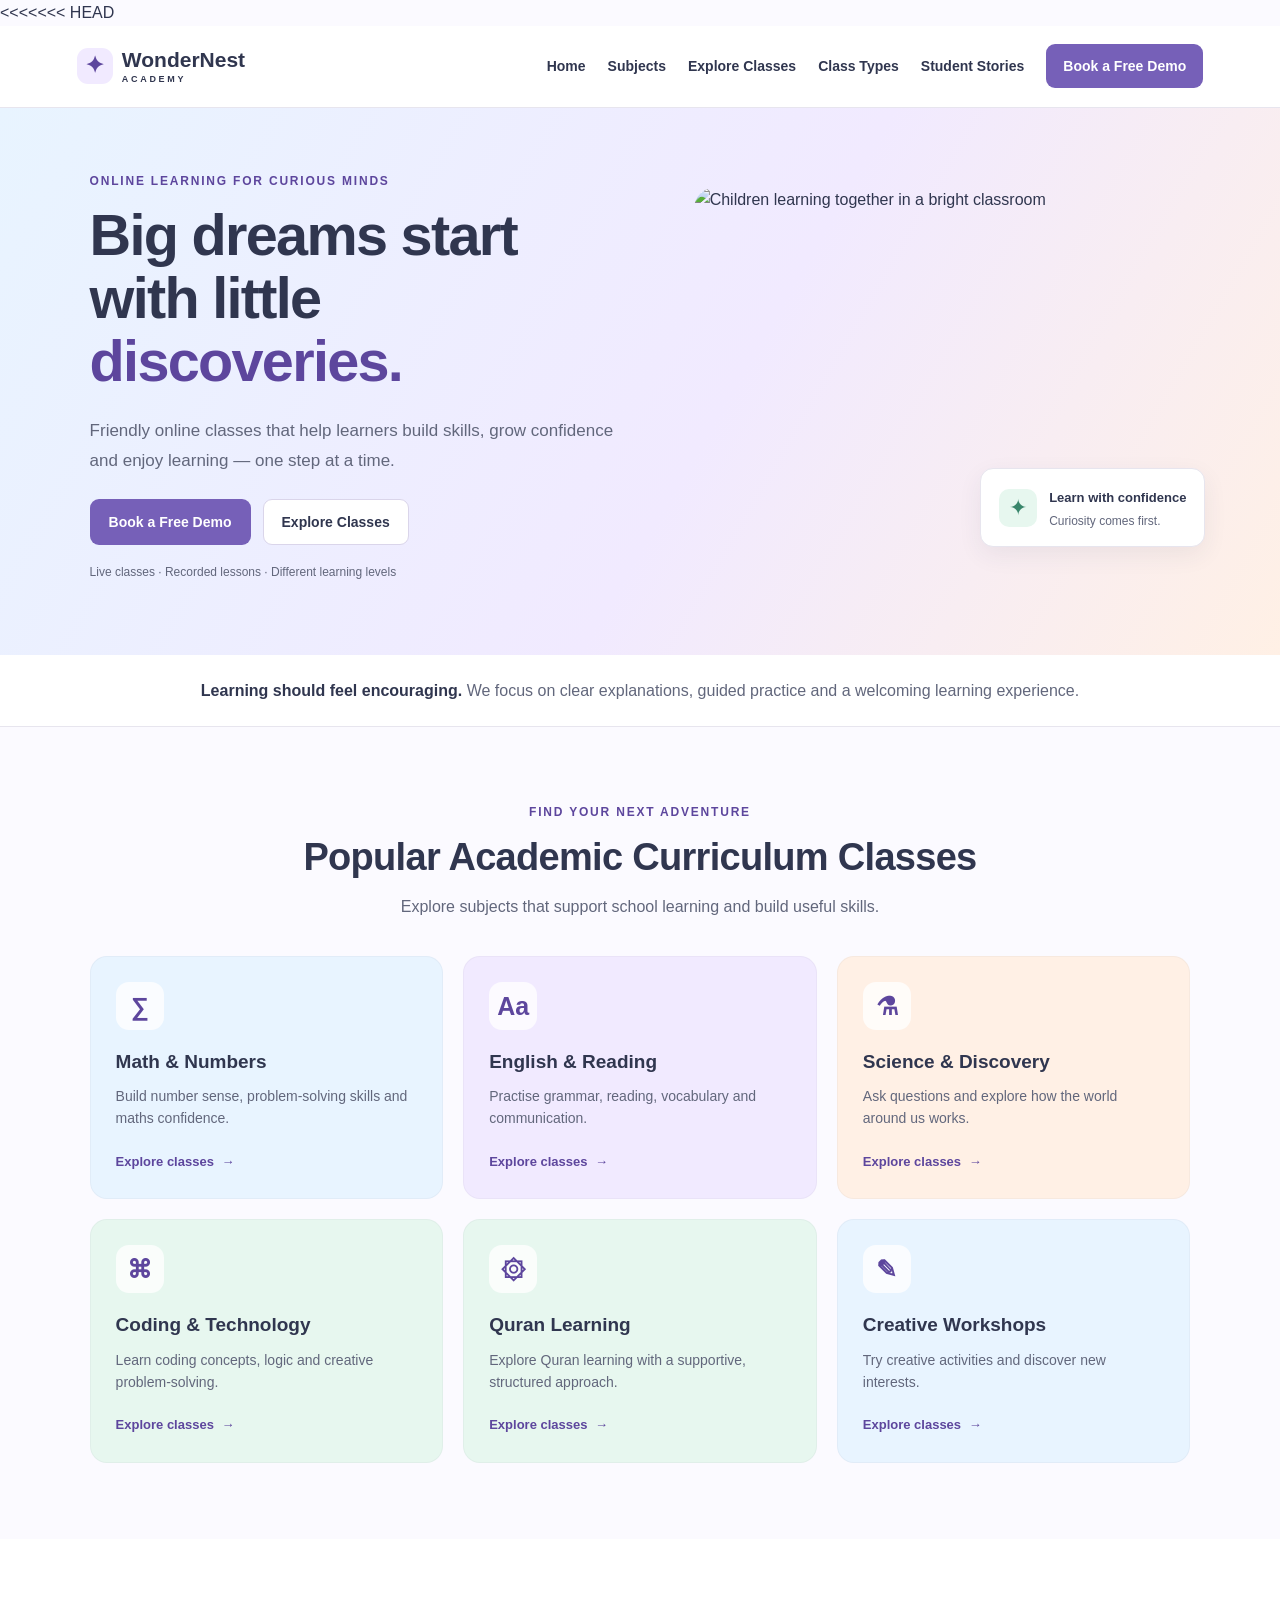
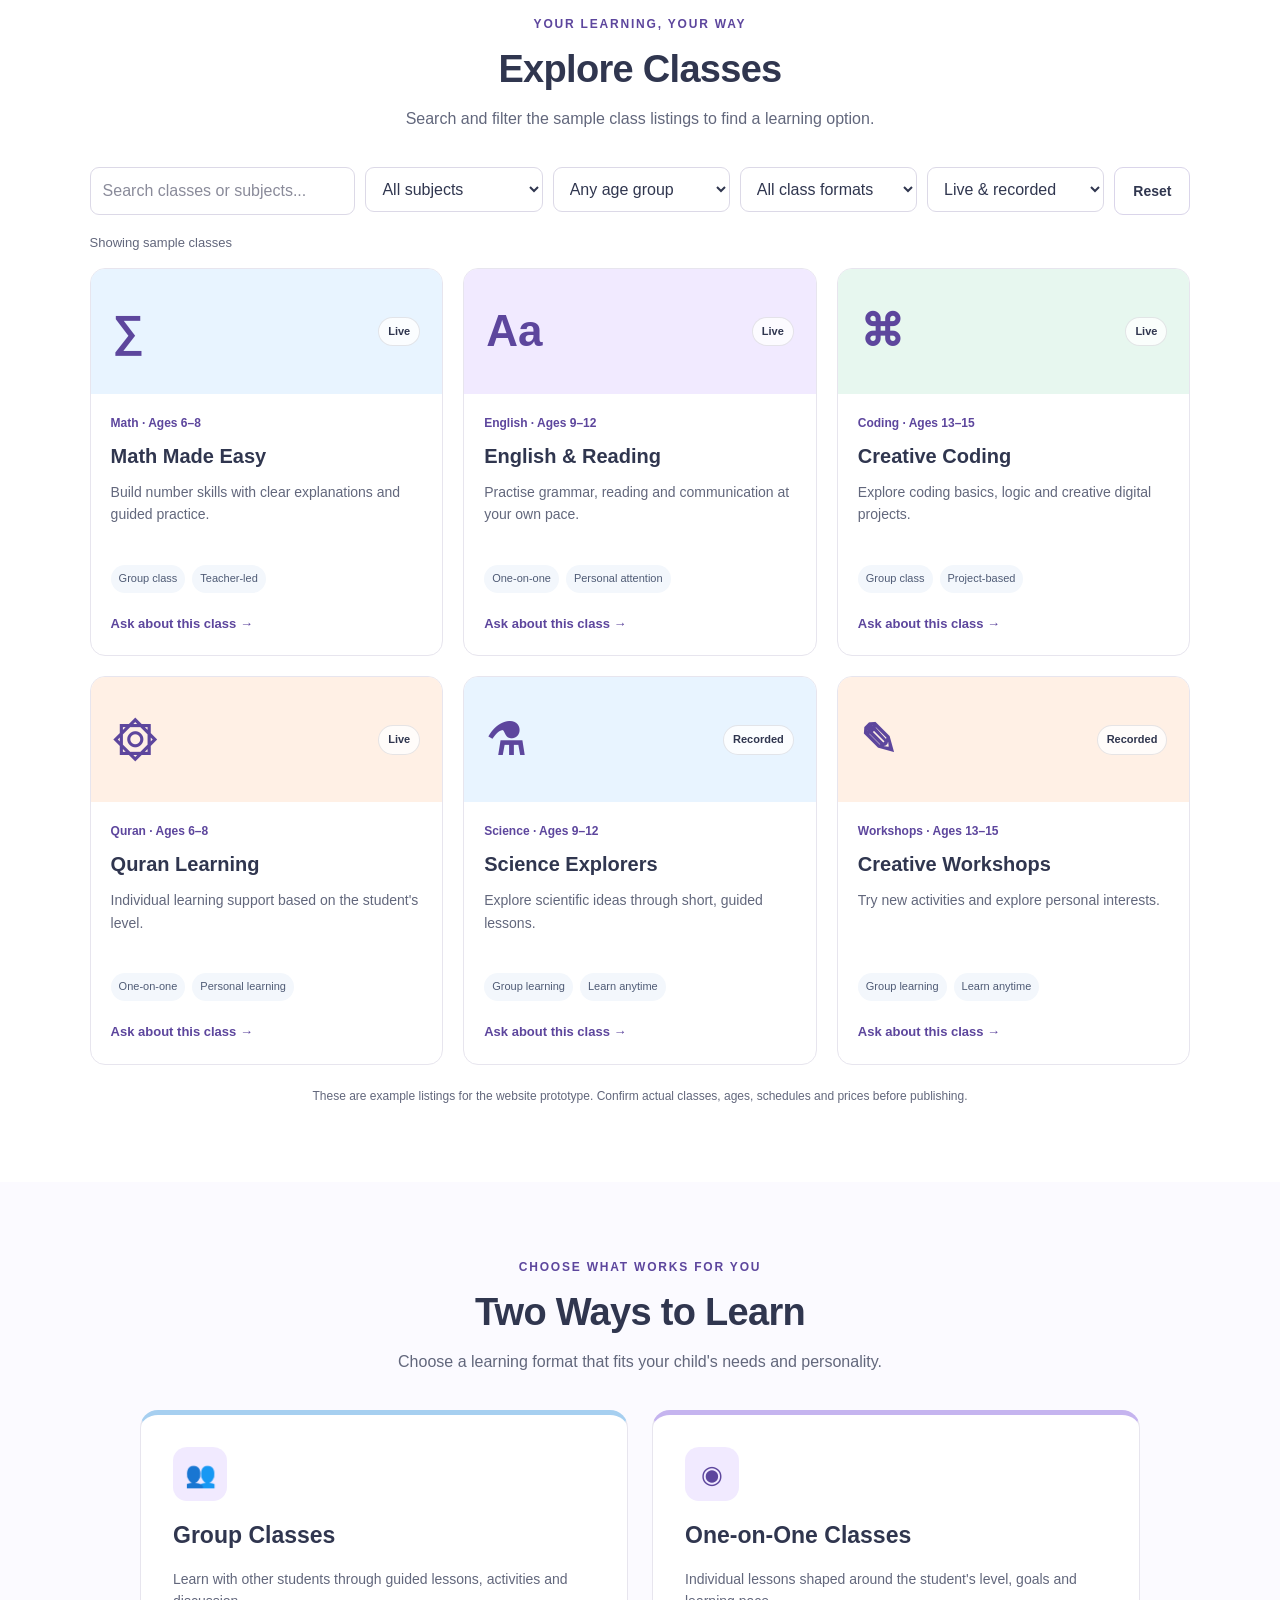
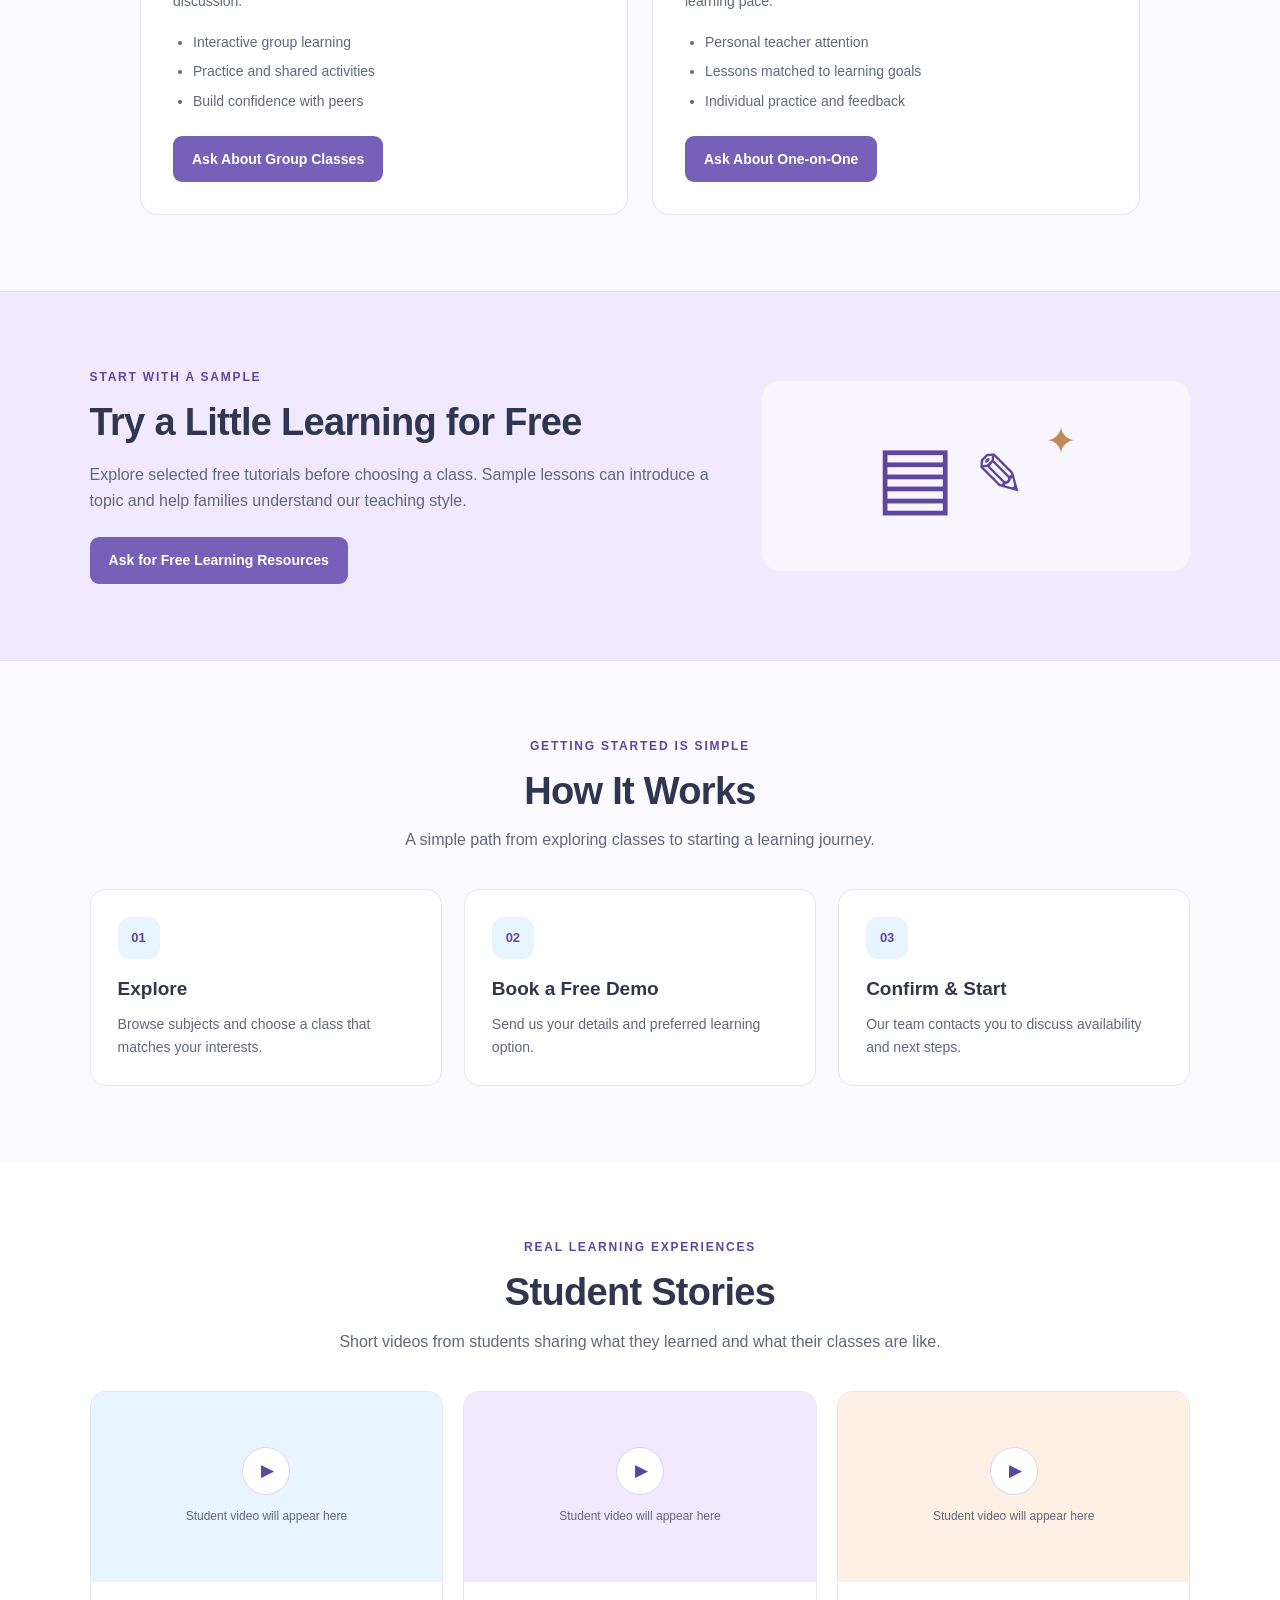
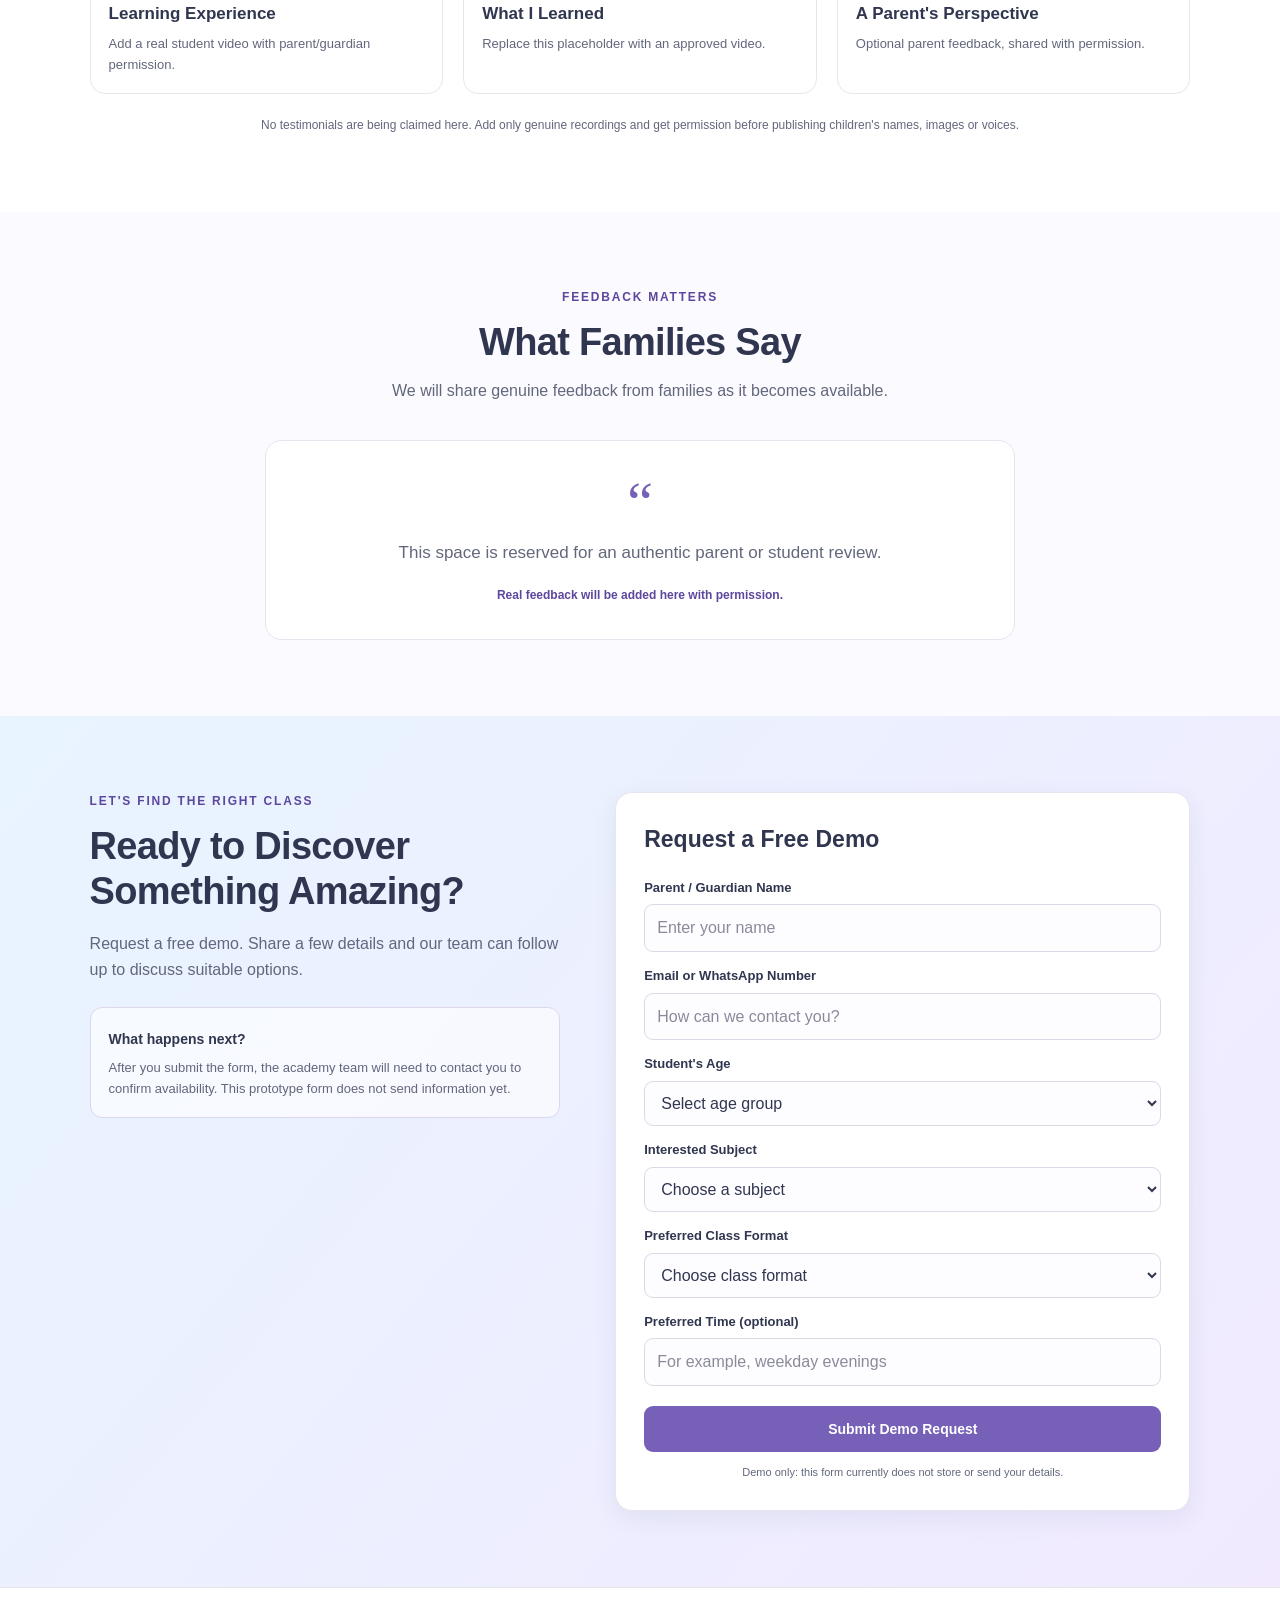
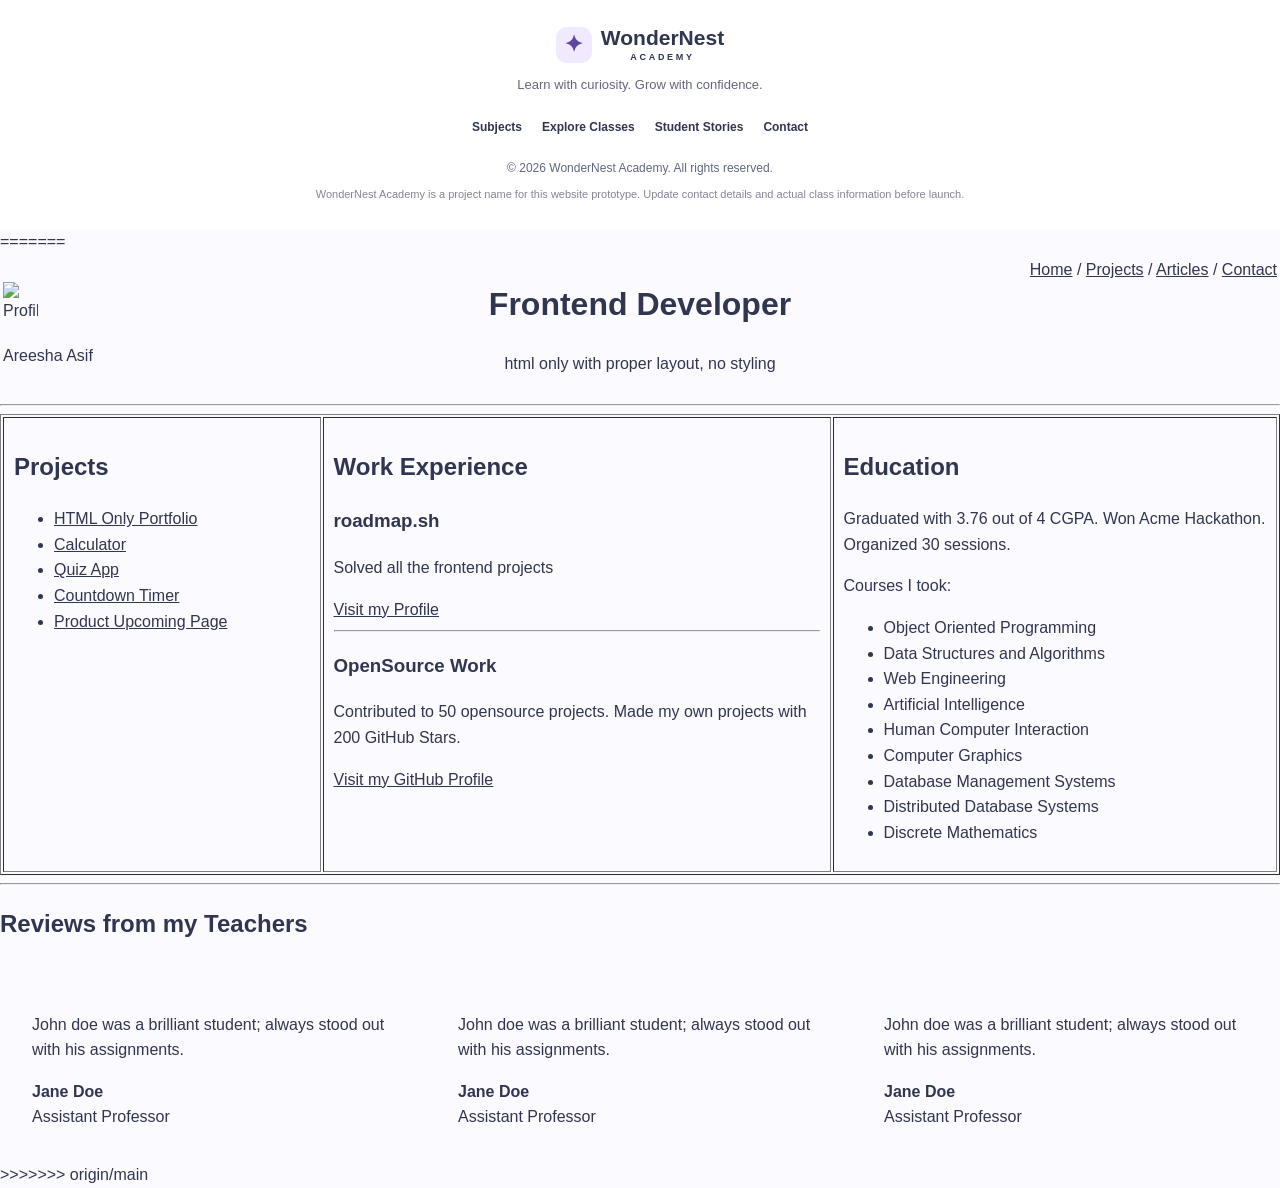
==== commit 46b5d77b: "Resolve homepage merge conflict" ====
--- a/index.html
+++ b/index.html
@@ -1,4 +1,5 @@
 <!DOCTYPE html>
+<<<<<<< HEAD
 <html lang="en">
 <head>
     <meta charset="UTF-8">
@@ -402,3 +403,157 @@
     <script src="home.js"></script>
 </body>
 </html>
+=======
+<html>
+<head>
+    <title>Frontend Developer Portfolio</title>
+</head>
+
+<body>
+
+    <!-- Header -->
+    <table width="100%">
+        <tr>
+            <td width="25%">
+                <img src="https://encrypted-tbn0.gstatic.com/images?q=tbn:ANd9GcQj6Om3-Zy0Evm6Dp34jadCD2bz9EJQh6zWyXsYlORHVA&s=10" width="35" height="35" alt="Profile Picture">
+                <br>
+                Areesha Asif
+            </td>
+
+            <td align="center">
+                <h1>Frontend Developer</h1>
+                <p>html only with proper layout, no styling</p>
+            </td>
+
+            <td width="25%" align="right" valign="top">
+                <a href="#">Home</a> /
+                <a href="#">Projects</a> /
+                <a href="#">Articles</a> /
+                <a href="#">Contact</a>
+            </td>
+        </tr>
+    </table>
+
+    <hr>
+
+    <!-- Main Section -->
+    <table border="1" width="100%" cellpadding="10">
+        <tr>
+
+            <!-- Projects -->
+            <td width="25%" valign="top">
+                <h2>Projects</h2>
+
+                <ul>
+                    <li>
+                        <a href="#">HTML Only Portfolio</a>
+                    </li>
+                    <li>
+                        <a href="#">Calculator</a>
+                    </li>
+                    <li>
+                        <a href="#">Quiz App</a>
+                    </li>
+                    <li>
+                        <a href="#">Countdown Timer</a>
+                    </li>
+                    <li>
+                        <a href="#">Product Upcoming Page</a>
+                    </li>
+                </ul>
+            </td>
+
+            <!-- Work Experience -->
+            <td width="40%" valign="top">
+                <h2>Work Experience</h2>
+
+                <h3>roadmap.sh</h3>
+                <p>Solved all the frontend projects</p>
+
+                <a href="#">Visit my Profile</a>
+
+                <hr>
+
+                <h3>OpenSource Work</h3>
+                <p>
+                    Contributed to 50 opensource projects.
+                    Made my own projects with 200 GitHub Stars.
+                </p>
+
+                <a href="#">Visit my GitHub Profile</a>
+            </td>
+
+            <!-- Education -->
+            <td width="35%" valign="top">
+                <h2>Education</h2>
+
+                <p>
+                    Graduated with 3.76 out of 4 CGPA.
+                    Won Acme Hackathon. Organized 30 sessions.
+                </p>
+
+                <p>Courses I took:</p>
+
+                <ul>
+                    <li>Object Oriented Programming</li>
+                    <li>Data Structures and Algorithms</li>
+                    <li>Web Engineering</li>
+                    <li>Artificial Intelligence</li>
+                    <li>Human Computer Interaction</li>
+                    <li>Computer Graphics</li>
+                    <li>Database Management Systems</li>
+                    <li>Distributed Database Systems</li>
+                    <li>Discrete Mathematics</li>
+                </ul>
+            </td>
+
+        </tr>
+    </table>
+
+    <hr>
+
+    <!-- Reviews -->
+    <h2>Reviews from my Teachers</h2>
+
+    <table width="100%" cellpadding="30">
+        <tr>
+
+            <td width="33%" valign="top">
+                <p>
+                    John doe was a brilliant student; always stood out
+                    with his assignments.
+                </p>
+
+                <b>Jane Doe</b>
+                <br>
+                Assistant Professor
+            </td>
+
+            <td width="33%" valign="top">
+                <p>
+                    John doe was a brilliant student; always stood out
+                    with his assignments.
+                </p>
+
+                <b>Jane Doe</b>
+                <br>
+                Assistant Professor
+            </td>
+
+            <td width="33%" valign="top">
+                <p>
+                    John doe was a brilliant student; always stood out
+                    with his assignments.
+                </p>
+
+                <b>Jane Doe</b>
+                <br>
+                Assistant Professor
+            </td>
+
+        </tr>
+    </table>
+
+</body>
+</html>
+>>>>>>> origin/main
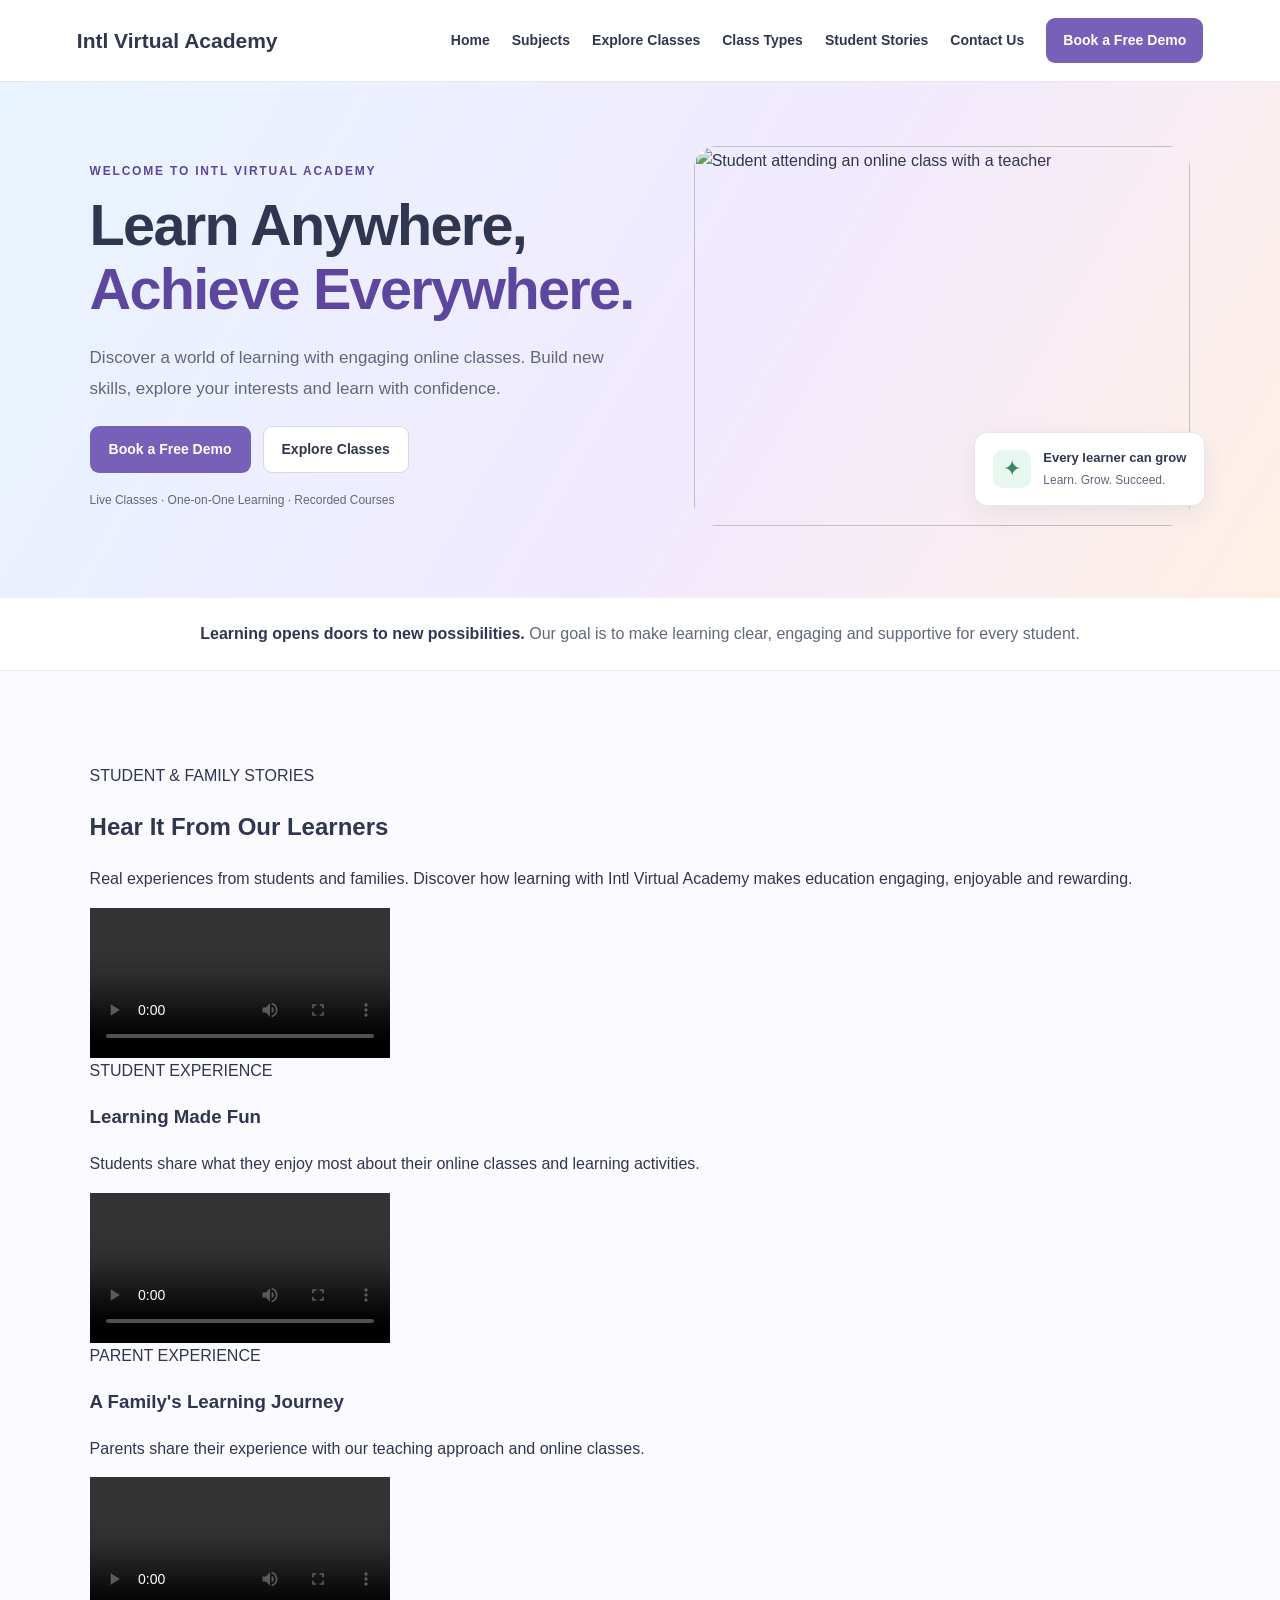
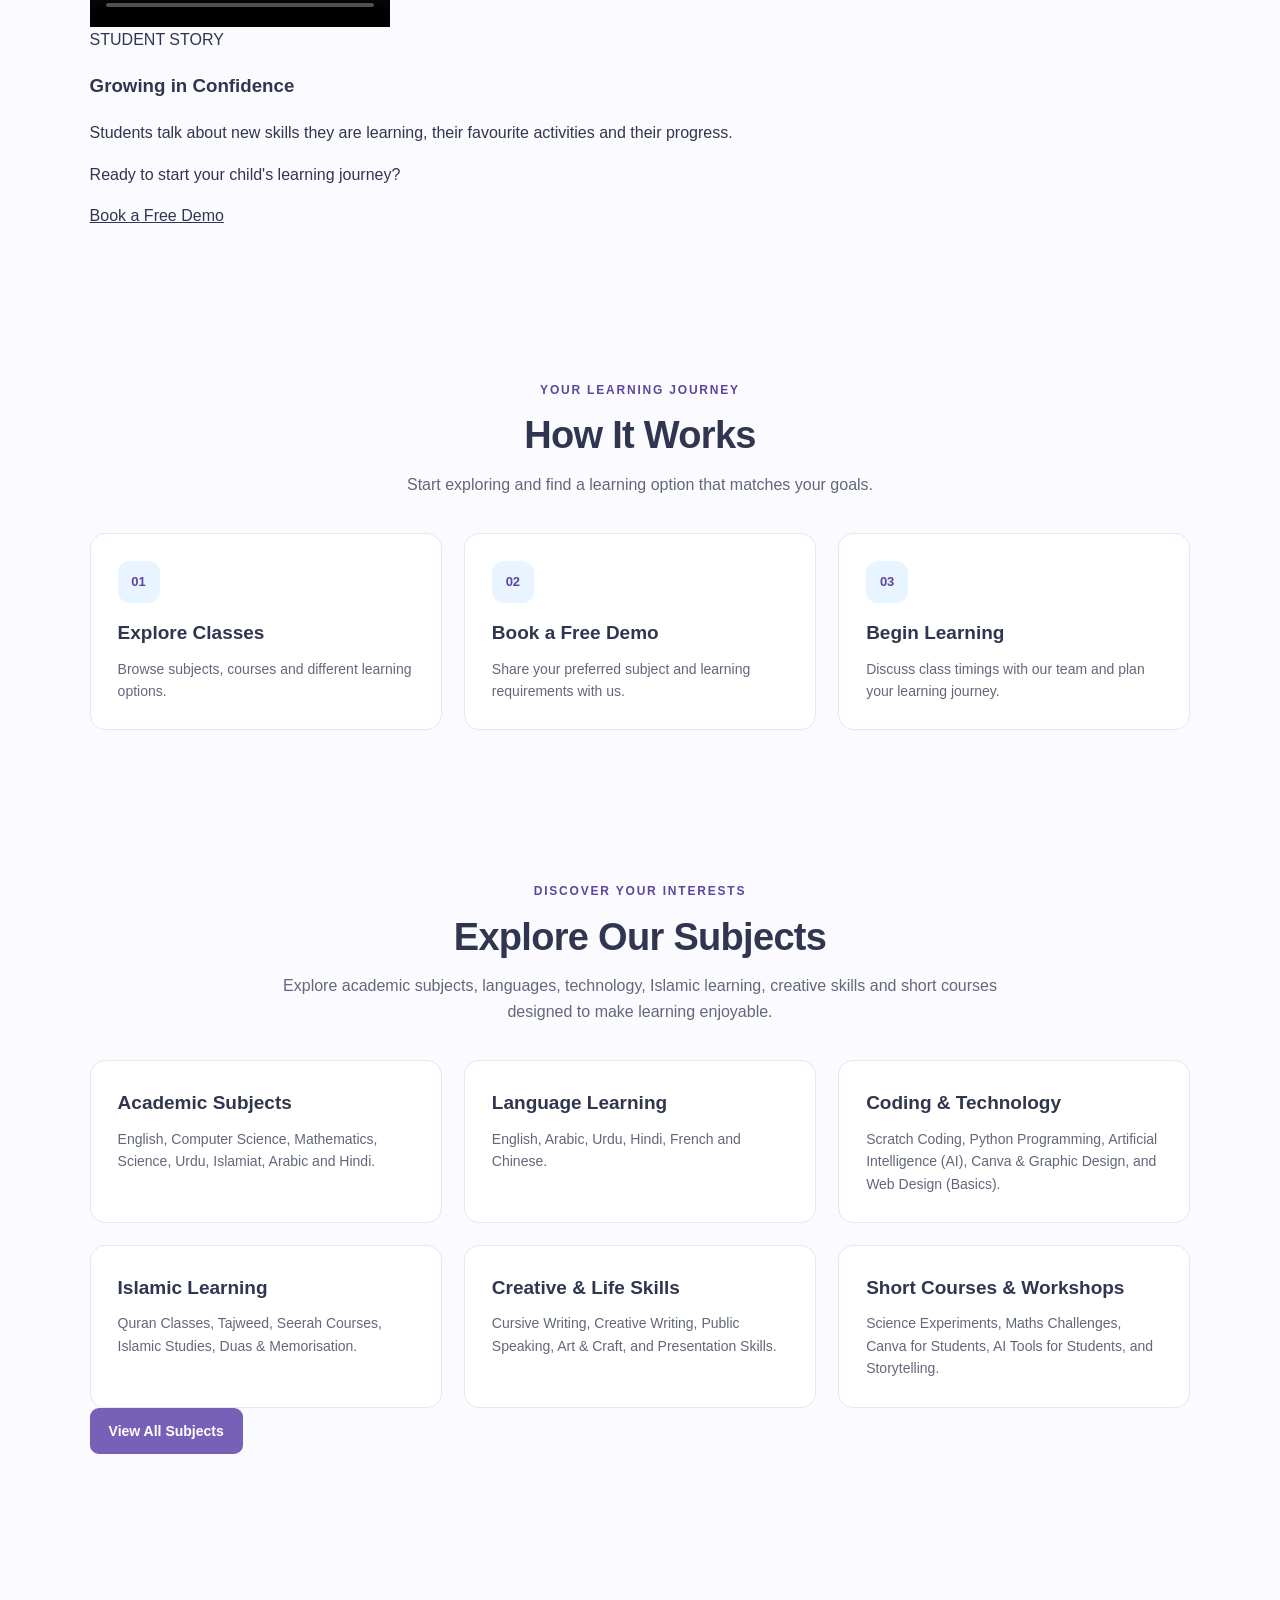
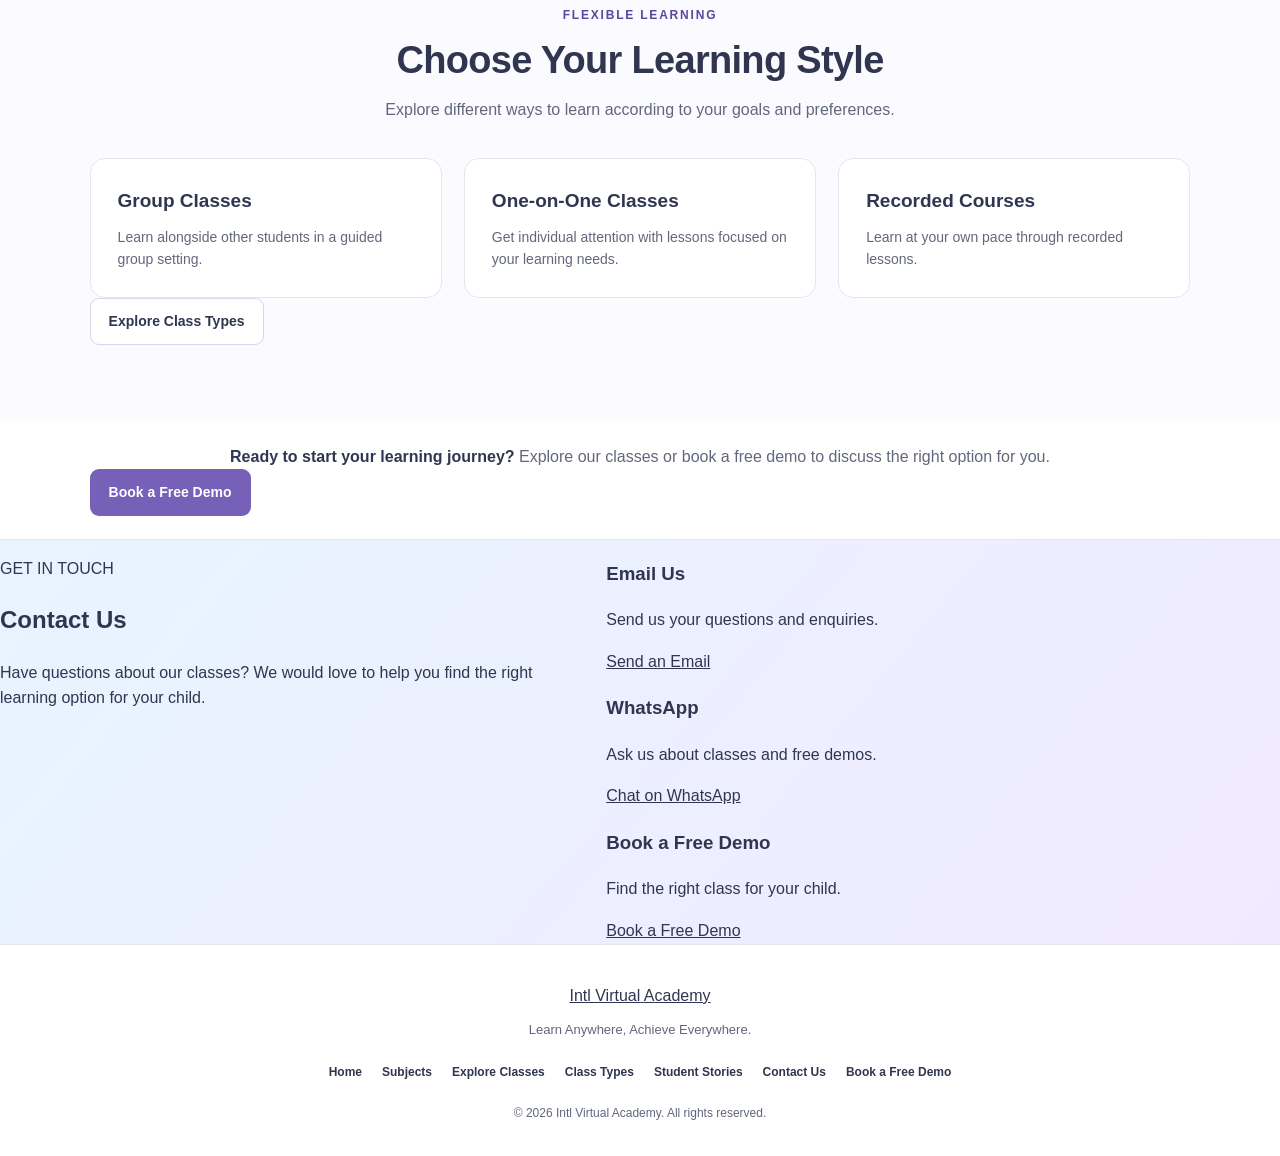
==== commit 687f820c: "Create homepage" ====
--- a/index.html
+++ b/index.html
@@ -1,559 +1,470 @@
+
+<!
 <!DOCTYPE html>
-<<<<<<< HEAD
 <html lang="en">
+
 <head>
     <meta charset="UTF-8">
     <meta name="viewport" content="width=device-width, initial-scale=1.0">
-    <meta name="description" content="Discover online learning at WonderNest Academy: Math, English, Coding, Quran, Science and creative workshops.">
-    <title>WonderNest Academy | Learn, Play & Grow</title>
+
+    <meta name="description"
+        content="Explore online Maths, Coding, English, Quran and Science classes at Intl Virtual Academy. Discover classes and book a free demo.">
+
+    <meta name="author" content="Intl Virtual Academy">
+
+    <title>Intl Virtual Academy | Learn Anywhere, Achieve Everywhere</title>
+
     <link rel="stylesheet" href="home.css">
 </head>
+
 <body>
+
+    <!-- Header -->
     <header class="site-header">
-        <a class="brand" href="#home" aria-label="WonderNest Academy home">
-            <span class="brand-mark">✦</span>
-            <span>WonderNest <small>ACADEMY</small></span>
+
+        <a class="brand academy-brand" href="index.html">
+            <img
+                src="./logo.png"
+                alt="Intl Virtual Academy Logo"
+                class="academy-logo"
+                onerror="this.style.display='none'">
+
+            <span class="academy-name">
+                <span>Intl Virtual</span>
+                <span>Academy</span>
+            </span>
         </a>
 
-        <button class="menu-toggle" id="menuToggle" aria-label="Open navigation" aria-expanded="false">☰</button>
+        <button
+            class="menu-toggle"
+            id="menuToggle"
+            aria-label="Open navigation"
+            aria-expanded="false">
+            ☰
+        </button>
 
         <nav class="main-nav" id="mainNav">
-            <a href="#home">Home</a>
-            <a href="#academic-classes">Subjects</a>
-            <a href="#explore">Explore Classes</a>
-            <a href="#learning-options">Class Types</a>
-            <a href="#student-stories">Student Stories</a>
-            <a href="#contact" class="nav-cta">Book a Free Demo</a>
+            <a aria-current="page" href="index.html">Home</a>
+            <a href="subjects.html">Subjects</a>
+            <a href="explore-classes.html">Explore Classes</a>
+            <a href="class-types.html">Class Types</a>
+            <a href="student-stories.html">Student Stories</a>
+            <a href="#contact">Contact Us</a>
+
+            <a href="demo-booking.html" class="nav-cta">
+                Book a Free Demo
+            </a>
         </nav>
+
     </header>
 
     <main>
-        <section class="hero section" id="home">
+
+        <!-- Hero Section -->
+        <section class="hero section">
+
             <div class="hero-copy">
-                <p class="eyebrow">ONLINE LEARNING FOR CURIOUS MINDS</p>
-                <h1>Big dreams start with little <span>discoveries.</span></h1>
+
+                <p class="eyebrow">
+                    WELCOME TO INTL VIRTUAL ACADEMY
+                </p>
+
+                <h1>
+                    Learn Anywhere,
+                    <span>Achieve Everywhere.</span>
+                </h1>
+
                 <p class="hero-description">
-                    Friendly online classes that help learners build skills, grow confidence
-                    and enjoy learning — one step at a time.
-                </p>
+                    Discover a world of learning with engaging
+                    online classes. Build new skills, explore
+                    your interests and learn with confidence.
+                </p>
+
                 <div class="hero-actions">
-                    <a class="button button-primary" href="#contact">Book a Free Demo</a>
-                    <a class="button button-secondary" href="#explore">Explore Classes</a>
-                </div>
-                <p class="hero-note">Live classes · Recorded lessons · Different learning levels</p>
-            </div>
+                    <a href="demo-booking.html" class="button button-primary">
+    Book a Free Demo
+</a>
+                    <a class="button button-secondary" href="explore-classes.html">
+                        Explore Classes
+                    </a>
+                </div>
+
+                <p class="hero-note">
+                    Live Classes · One-on-One Learning · Recorded Courses
+                </p>
+
+            </div>
+
             <div class="hero-visual">
-                <img src="https://images.unsplash.com/photo-1503676260728-1c00da094a0b?auto=format&fit=crop&w=1000&q=85"
-                     alt="Children learning together in a bright classroom">
+
+                <img
+                    src="student-online-class.png"
+                    alt="Student attending an online class with a teacher"
+                    class="hero-image">
+
                 <div class="hero-note-card">
                     <span class="note-icon">✦</span>
+
                     <div>
-                        <strong>Learn with confidence</strong>
-                        <p>Curiosity comes first.</p>
-                    </div>
-                </div>
-            </div>
-        </section>
-
+                        <strong>Every learner can grow</strong>
+                        <p>Learn. Grow. Succeed.</p>
+                    </div>
+                </div>
+
+            </div>
+
+        </section>
+
+        <!-- Introduction -->
         <section class="section intro-strip">
-            <p><strong>Learning should feel encouraging.</strong> We focus on clear explanations, guided practice and a welcoming learning experience.</p>
-        </section>
-
-        <section class="section" id="academic-classes">
+            <p>
+                <strong>Learning opens doors to new possibilities.</strong>
+                Our goal is to make learning clear, engaging
+                and supportive for every student.
+            </p>
+        </section>
+
+        <!-- Student and Family Stories -->
+        <section class="parent-reviews section" id="parent-reviews">
+
+            <div class="reviews-heading">
+                <p class="reviews-label">STUDENT &amp; FAMILY STORIES</p>
+
+                <h2>Hear It From Our Learners</h2>
+
+                <p>
+                    Real experiences from students and families.
+                    Discover how learning with Intl Virtual Academy
+                    makes education engaging, enjoyable and rewarding.
+                </p>
+            </div>
+
+            <div class="reviews-grid">
+
+                <div class="review-card">
+                    <div class="review-video">
+                        <video controls preload="metadata" playsinline>
+                            <source src="student-experience-1.mp4" type="video/mp4">
+                            Your browser does not support video playback.
+                        </video>
+                    </div>
+
+                    <div class="review-content">
+                        <span class="review-tag">STUDENT EXPERIENCE</span>
+                        <h3>Learning Made Fun</h3>
+                        <p>
+                            Students share what they enjoy most about
+                            their online classes and learning activities.
+                        </p>
+                    </div>
+                </div>
+
+                <div class="review-card">
+                    <div class="review-video">
+                        <video controls preload="metadata" playsinline>
+                            <source src="parent-review-1.mp4" type="video/mp4">
+                            Your browser does not support video playback.
+                        </video>
+                    </div>
+
+                    <div class="review-content">
+                        <span class="review-tag">PARENT EXPERIENCE</span>
+                        <h3>A Family's Learning Journey</h3>
+                        <p>
+                            Parents share their experience with our
+                            teaching approach and online classes.
+                        </p>
+                    </div>
+                </div>
+
+                <div class="review-card">
+                    <div class="review-video">
+                        <video controls preload="metadata" playsinline>
+                            <source src="student-experience-2.mp4" type="video/mp4">
+                            Your browser does not support video playback.
+                        </video>
+                    </div>
+
+                    <div class="review-content">
+                        <span class="review-tag">STUDENT STORY</span>
+                        <h3>Growing in Confidence</h3>
+                        <p>
+                            Students talk about new skills they are learning,
+                            their favourite activities and their progress.
+                        </p>
+                    </div>
+                </div>
+
+            </div>
+
+            <div class="reviews-cta">
+                <p>Ready to start your child's learning journey?</p>
+                <a href="demo-booking.html" class="btn-primary">
+                    Book a Free Demo
+                </a>
+            </div>
+
+        </section>
+
+        <!-- How It Works -->
+        <section class="section how-it-works">
+
             <div class="section-heading">
-                <p class="eyebrow">FIND YOUR NEXT ADVENTURE</p>
-                <h2>Popular Academic Curriculum Classes</h2>
-                <p>Explore subjects that support school learning and build useful skills.</p>
-            </div>
-
-            <div class="subject-grid">
-                <article class="subject-card subject-blue">
-                    <div class="subject-icon">∑</div>
-                    <h3>Math & Numbers</h3>
-                    <p>Build number sense, problem-solving skills and maths confidence.</p>
-                    <a href="#explore" data-subject-link="Math">Explore classes <span>→</span></a>
-                </article>
-                <article class="subject-card subject-lavender">
-                    <div class="subject-icon">Aa</div>
-                    <h3>English & Reading</h3>
-                    <p>Practise grammar, reading, vocabulary and communication.</p>
-                    <a href="#explore" data-subject-link="English">Explore classes <span>→</span></a>
-                </article>
-                <article class="subject-card subject-peach">
-                    <div class="subject-icon">⚗</div>
-                    <h3>Science & Discovery</h3>
-                    <p>Ask questions and explore how the world around us works.</p>
-                    <a href="#explore" data-subject-link="Science">Explore classes <span>→</span></a>
-                </article>
-                <article class="subject-card subject-mint">
-                    <div class="subject-icon">⌘</div>
-                    <h3>Coding & Technology</h3>
-                    <p>Learn coding concepts, logic and creative problem-solving.</p>
-                    <a href="#explore" data-subject-link="Coding">Explore classes <span>→</span></a>
-                </article>
-                <article class="subject-card subject-mint">
-                    <div class="subject-icon">۞</div>
-                    <h3>Quran Learning</h3>
-                    <p>Explore Quran learning with a supportive, structured approach.</p>
-                    <a href="#explore" data-subject-link="Quran">Explore classes <span>→</span></a>
-                </article>
-                <article class="subject-card subject-blue">
-                    <div class="subject-icon">✎</div>
-                    <h3>Creative Workshops</h3>
-                    <p>Try creative activities and discover new interests.</p>
-                    <a href="#explore" data-subject-link="Workshops">Explore classes <span>→</span></a>
-                </article>
-            </div>
-        </section>
-
-        <section class="section explore-section" id="explore">
+                <p class="eyebrow">YOUR LEARNING JOURNEY</p>
+                <h2>How It Works</h2>
+                <p>
+                    Start exploring and find a learning option
+                    that matches your goals.
+                </p>
+            </div>
+
+            <div class="steps-grid">
+
+                <article class="step-card">
+                    <span class="step-number">01</span>
+                    <h3>Explore Classes</h3>
+                    <p>
+                        Browse subjects, courses and different
+                        learning options.
+                    </p>
+                </article>
+
+                <article class="step-card">
+                    <span class="step-number">02</span>
+                    <h3>Book a Free Demo</h3>
+                    <p>
+                        Share your preferred subject and
+                        learning requirements with us.
+                    </p>
+                </article>
+
+                <article class="step-card">
+                    <span class="step-number">03</span>
+                    <h3>Begin Learning</h3>
+                    <p>
+                        Discuss class timings with our team
+                        and plan your learning journey.
+                    </p>
+                </article>
+
+            </div>
+
+        </section>
+
+        <!-- Explore Our Subjects -->
+        <section class="section subjects-section">
+
             <div class="section-heading">
-                <p class="eyebrow">YOUR LEARNING, YOUR WAY</p>
-                <h2>Explore Classes</h2>
-                <p>Search and filter the sample class listings to find a learning option.</p>
-            </div>
-
-            <div class="class-filters">
-                <label class="search-field">
-                    <span class="visually-hidden">Search classes</span>
-                    <input type="search" id="classSearch" placeholder="Search classes or subjects...">
-                </label>
-                <label>
-                    <span class="visually-hidden">Filter by subject</span>
-                    <select id="subjectFilter">
-                        <option value="all">All subjects</option>
-                        <option value="Math">Math</option>
-                        <option value="English">English</option>
-                        <option value="Science">Science</option>
-                        <option value="Coding">Coding</option>
-                        <option value="Quran">Quran</option>
-                        <option value="Workshops">Workshops</option>
-                    </select>
-                </label>
-                <label>
-                    <span class="visually-hidden">Filter by age</span>
-                    <select id="ageFilter">
-                        <option value="all">Any age group</option>
-                        <option value="6-8">Ages 6–8</option>
-                        <option value="9-12">Ages 9–12</option>
-                        <option value="13-15">Ages 13–15</option>
-                    </select>
-                </label>
-                <label>
-                    <span class="visually-hidden">Filter by class format</span>
-                    <select id="formatFilter">
-                        <option value="all">All class formats</option>
-                        <option value="Group Class">Group class</option>
-                        <option value="One-on-One">One-on-one</option>
-                    </select>
-                </label>
-                <label>
-                    <span class="visually-hidden">Filter by lesson type</span>
-                    <select id="lessonFilter">
-                        <option value="all">Live & recorded</option>
-                        <option value="Live">Live classes</option>
-                        <option value="Recorded">Recorded lessons</option>
-                    </select>
-                </label>
-                <button class="button button-secondary reset-button" id="resetFilters" type="button">Reset</button>
-            </div>
-
-            <p class="results-count" id="resultsCount" aria-live="polite">Showing sample classes</p>
-            <div class="class-grid" id="classGrid">
-                <article class="class-card" data-subject="Math" data-age="6-8" data-format="Group Class" data-lesson="Live">
-                    <div class="class-card-top card-blue"><span class="class-symbol">∑</span><span class="class-tag">Live</span></div>
-                    <div class="class-card-content">
-                        <p class="card-category">Math · Ages 6–8</p>
-                        <h3>Math Made Easy</h3>
-                        <p>Build number skills with clear explanations and guided practice.</p>
-                        <div class="class-meta"><span>Group class</span><span>Teacher-led</span></div>
-                        <a class="text-link" href="#contact">Ask about this class →</a>
-                    </div>
-                </article>
-                <article class="class-card" data-subject="English" data-age="9-12" data-format="One-on-One" data-lesson="Live">
-                    <div class="class-card-top card-lavender"><span class="class-symbol">Aa</span><span class="class-tag">Live</span></div>
-                    <div class="class-card-content">
-                        <p class="card-category">English · Ages 9–12</p>
-                        <h3>English & Reading</h3>
-                        <p>Practise grammar, reading and communication at your own pace.</p>
-                        <div class="class-meta"><span>One-on-one</span><span>Personal attention</span></div>
-                        <a class="text-link" href="#contact">Ask about this class →</a>
-                    </div>
-                </article>
-                <article class="class-card" data-subject="Coding" data-age="13-15" data-format="Group Class" data-lesson="Live">
-                    <div class="class-card-top card-mint"><span class="class-symbol">⌘</span><span class="class-tag">Live</span></div>
-                    <div class="class-card-content">
-                        <p class="card-category">Coding · Ages 13–15</p>
-                        <h3>Creative Coding</h3>
-                        <p>Explore coding basics, logic and creative digital projects.</p>
-                        <div class="class-meta"><span>Group class</span><span>Project-based</span></div>
-                        <a class="text-link" href="#contact">Ask about this class →</a>
-                    </div>
-                </article>
-                <article class="class-card" data-subject="Quran" data-age="6-8" data-format="One-on-One" data-lesson="Live">
-                    <div class="class-card-top card-peach"><span class="class-symbol">۞</span><span class="class-tag">Live</span></div>
-                    <div class="class-card-content">
-                        <p class="card-category">Quran · Ages 6–8</p>
-                        <h3>Quran Learning</h3>
-                        <p>Individual learning support based on the student's level.</p>
-                        <div class="class-meta"><span>One-on-one</span><span>Personal learning</span></div>
-                        <a class="text-link" href="#contact">Ask about this class →</a>
-                    </div>
-                </article>
-                <article class="class-card" data-subject="Science" data-age="9-12" data-format="Group Class" data-lesson="Recorded">
-                    <div class="class-card-top card-blue"><span class="class-symbol">⚗</span><span class="class-tag">Recorded</span></div>
-                    <div class="class-card-content">
-                        <p class="card-category">Science · Ages 9–12</p>
-                        <h3>Science Explorers</h3>
-                        <p>Explore scientific ideas through short, guided lessons.</p>
-                        <div class="class-meta"><span>Group learning</span><span>Learn anytime</span></div>
-                        <a class="text-link" href="#contact">Ask about this class →</a>
-                    </div>
-                </article>
-                <article class="class-card" data-subject="Workshops" data-age="13-15" data-format="Group Class" data-lesson="Recorded">
-                    <div class="class-card-top card-peach"><span class="class-symbol">✎</span><span class="class-tag">Recorded</span></div>
-                    <div class="class-card-content">
-                        <p class="card-category">Workshops · Ages 13–15</p>
-                        <h3>Creative Workshops</h3>
-                        <p>Try new activities and explore personal interests.</p>
-                        <div class="class-meta"><span>Group learning</span><span>Learn anytime</span></div>
-                        <a class="text-link" href="#contact">Ask about this class →</a>
-                    </div>
-                </article>
-            </div>
-            <p class="demo-disclaimer">These are example listings for the website prototype. Confirm actual classes, ages, schedules and prices before publishing.</p>
-        </section>
-
-        <section class="section learning-options" id="learning-options">
+                <p class="eyebrow">DISCOVER YOUR INTERESTS</p>
+                <h2>Explore Our Subjects</h2>
+                <p>
+                    Explore academic subjects, languages, technology,
+                    Islamic learning, creative skills and short courses
+                    designed to make learning enjoyable.
+                </p>
+            </div>
+
+            <div class="steps-grid">
+
+                <article class="step-card">
+                    <h3>Academic Subjects</h3>
+                    <p>
+                        English, Computer Science, Mathematics,
+                        Science, Urdu, Islamiat, Arabic and Hindi.
+                    </p>
+                </article>
+
+                <article class="step-card">
+                    <h3>Language Learning</h3>
+                    <p>
+                        English, Arabic, Urdu, Hindi, French and Chinese.
+                    </p>
+                </article>
+
+                <article class="step-card">
+                    <h3>Coding &amp; Technology</h3>
+                    <p>
+                        Scratch Coding, Python Programming,
+                        Artificial Intelligence (AI), Canva &amp; Graphic Design,
+                        and Web Design (Basics).
+                    </p>
+                </article>
+
+                <article class="step-card">
+                    <h3>Islamic Learning</h3>
+                    <p>
+                        Quran Classes, Tajweed, Seerah Courses,
+                        Islamic Studies, Duas &amp; Memorisation.
+                    </p>
+                </article>
+
+                <article class="step-card">
+                    <h3>Creative &amp; Life Skills</h3>
+                    <p>
+                        Cursive Writing, Creative Writing, Public Speaking,
+                        Art &amp; Craft, and Presentation Skills.
+                    </p>
+                </article>
+
+                <article class="step-card">
+                    <h3>Short Courses &amp; Workshops</h3>
+                    <p>
+                        Science Experiments, Maths Challenges,
+                        Canva for Students, AI Tools for Students,
+                        and Storytelling.
+                    </p>
+                </article>
+
+            </div>
+
+            <div class="subjects-button">
+                <a class="button button-primary" href="subjects.html">
+                    View All Subjects
+                </a>
+            </div>
+
+        </section>
+
+        <!-- Learning Options -->
+        <section class="section">
+
             <div class="section-heading">
-                <p class="eyebrow">CHOOSE WHAT WORKS FOR YOU</p>
-                <h2>Two Ways to Learn</h2>
-                <p>Choose a learning format that fits your child's needs and personality.</p>
-            </div>
-            <div class="format-grid">
-                <article class="format-card format-group">
-                    <div class="format-icon">👥</div>
+                <p class="eyebrow">FLEXIBLE LEARNING</p>
+                <h2>Choose Your Learning Style</h2>
+                <p>
+                    Explore different ways to learn according
+                    to your goals and preferences.
+                </p>
+            </div>
+
+            <div class="steps-grid">
+
+                <article class="step-card">
                     <h3>Group Classes</h3>
-                    <p>Learn with other students through guided lessons, activities and discussion.</p>
-                    <ul>
-                        <li>Interactive group learning</li>
-                        <li>Practice and shared activities</li>
-                        <li>Build confidence with peers</li>
-                    </ul>
-                    <a class="button button-primary" href="#contact">Ask About Group Classes</a>
-                </article>
-                <article class="format-card format-private">
-                    <div class="format-icon">◉</div>
+                    <p>
+                        Learn alongside other students in
+                        a guided group setting.
+                    </p>
+                </article>
+
+                <article class="step-card">
                     <h3>One-on-One Classes</h3>
-                    <p>Individual lessons shaped around the student's level, goals and learning pace.</p>
-                    <ul>
-                        <li>Personal teacher attention</li>
-                        <li>Lessons matched to learning goals</li>
-                        <li>Individual practice and feedback</li>
-                    </ul>
-                    <a class="button button-primary" href="#contact">Ask About One-on-One</a>
-                </article>
-            </div>
-        </section>
-
-        <section class="section free-learning" id="free-learning">
-            <div class="free-copy">
-                <p class="eyebrow">START WITH A SAMPLE</p>
-                <h2>Try a Little Learning for Free</h2>
-                <p>Explore selected free tutorials before choosing a class. Sample lessons can introduce a topic and help families understand our teaching style.</p>
-                <a class="button button-primary" href="#contact">Ask for Free Learning Resources</a>
-            </div>
-            <div class="free-art" aria-hidden="true">
-                <span class="art-book">▤</span>
-                <span class="art-pencil">✎</span>
-                <span class="art-star">✦</span>
-            </div>
-        </section>
-
-        <section class="section how-it-works" id="how-it-works">
-            <div class="section-heading">
-                <p class="eyebrow">GETTING STARTED IS SIMPLE</p>
-                <h2>How It Works</h2>
-                <p>A simple path from exploring classes to starting a learning journey.</p>
-            </div>
-            <div class="steps-grid">
-                <article class="step-card"><span class="step-number">01</span><h3>Explore</h3><p>Browse subjects and choose a class that matches your interests.</p></article>
-                <article class="step-card"><span class="step-number">02</span><h3>Book a Free Demo</h3><p>Send us your details and preferred learning option.</p></article>
-                <article class="step-card"><span class="step-number">03</span><h3>Confirm & Start</h3><p>Our team contacts you to discuss availability and next steps.</p></article>
-            </div>
-        </section>
-
-        <section class="section student-stories" id="student-stories">
-            <div class="section-heading">
-                <p class="eyebrow">REAL LEARNING EXPERIENCES</p>
-                <h2>Student Stories</h2>
-                <p>Short videos from students sharing what they learned and what their classes are like.</p>
-            </div>
-            <div class="video-grid">
-                <article class="video-card">
-                    <div class="video-placeholder">
-                        <span class="play-symbol">▶</span>
-                        <span>Student video will appear here</span>
-                    </div>
-                    <div class="video-caption"><h3>Learning Experience</h3><p>Add a real student video with parent/guardian permission.</p></div>
-                </article>
-                <article class="video-card">
-                    <div class="video-placeholder video-lavender">
-                        <span class="play-symbol">▶</span>
-                        <span>Student video will appear here</span>
-                    </div>
-                    <div class="video-caption"><h3>What I Learned</h3><p>Replace this placeholder with an approved video.</p></div>
-                </article>
-                <article class="video-card">
-                    <div class="video-placeholder video-peach">
-                        <span class="play-symbol">▶</span>
-                        <span>Student video will appear here</span>
-                    </div>
-                    <div class="video-caption"><h3>A Parent's Perspective</h3><p>Optional parent feedback, shared with permission.</p></div>
-                </article>
-            </div>
-            <p class="demo-disclaimer">No testimonials are being claimed here. Add only genuine recordings and get permission before publishing children's names, images or voices.</p>
-        </section>
-
-        <section class="section written-reviews" id="reviews">
-            <div class="section-heading">
-                <p class="eyebrow">FEEDBACK MATTERS</p>
-                <h2>What Families Say</h2>
-                <p>We will share genuine feedback from families as it becomes available.</p>
-            </div>
-            <div class="review-placeholder">
-                <span class="review-quote">“</span>
-                <p>This space is reserved for an authentic parent or student review.</p>
-                <span class="review-author">Real feedback will be added here with permission.</span>
-            </div>
-        </section>
-
-        <section class="section contact-section" id="contact">
-            <div class="contact-copy">
-                <p class="eyebrow">LET'S FIND THE RIGHT CLASS</p>
-                <h2>Ready to Discover Something Amazing?</h2>
-                <p>Request a free demo. Share a few details and our team can follow up to discuss suitable options.</p>
-                <div class="contact-note">
-                    <strong>What happens next?</strong>
-                    <p>After you submit the form, the academy team will need to contact you to confirm availability. This prototype form does not send information yet.</p>
-                </div>
-            </div>
-            <form class="demo-form" id="demoForm">
-                <h3>Request a Free Demo</h3>
-                <label for="parentName">Parent / Guardian Name</label>
-                <input type="text" id="parentName" name="parentName" placeholder="Enter your name" required>
-
-                <label for="contactDetails">Email or WhatsApp Number</label>
-                <input type="text" id="contactDetails" name="contactDetails" placeholder="How can we contact you?" required>
-
-                <label for="studentAge">Student's Age</label>
-                <select id="studentAge" name="studentAge" required>
-                    <option value="">Select age group</option>
-                    <option>6–8 years</option>
-                    <option>9–12 years</option>
-                    <option>13–15 years</option>
-                    <option>16+ years</option>
-                </select>
-
-                <label for="requestedSubject">Interested Subject</label>
-                <select id="requestedSubject" name="requestedSubject" required>
-                    <option value="">Choose a subject</option>
-                    <option>Math</option>
-                    <option>English</option>
-                    <option>Coding</option>
-                    <option>Quran Learning</option>
-                    <option>Science</option>
-                    <option>Creative Workshops</option>
-                    <option>Not sure yet</option>
-                </select>
-
-                <label for="requestedFormat">Preferred Class Format</label>
-                <select id="requestedFormat" name="requestedFormat" required>
-                    <option value="">Choose class format</option>
-                    <option>Group Class</option>
-                    <option>One-on-One</option>
-                    <option>Need advice</option>
-                </select>
-
-                <label for="preferredTime">Preferred Time (optional)</label>
-                <input type="text" id="preferredTime" name="preferredTime" placeholder="For example, weekday evenings">
-
-                <button class="button button-primary form-submit" type="submit">Submit Demo Request</button>
-                <p class="form-message" id="formMessage" aria-live="polite"></p>
-                <p class="form-small">Demo only: this form currently does not store or send your details.</p>
-            </form>
-        </section>
+                    <p>
+                        Get individual attention with lessons
+                        focused on your learning needs.
+                    </p>
+                </article>
+
+                <article class="step-card">
+                    <h3>Recorded Courses</h3>
+                    <p>
+                        Learn at your own pace through
+                        recorded lessons.
+                    </p>
+                </article>
+
+            </div>
+
+            <div class="hero-actions">
+                <a class="button button-secondary" href="class-types.html">
+                    Explore Class Types
+                </a>
+            </div>
+
+        </section>
+
+        <!-- Final Call to Action -->
+        <section class="section intro-strip">
+
+            <p>
+                <strong>Ready to start your learning journey?</strong>
+                Explore our classes or book a free demo
+                to discuss the right option for you.
+            </p>
+
+            <div class="hero-actions">
+                <a class="button button-primary" href="demo-booking.html">
+                    Book a Free Demo
+                </a>
+            </div>
+
+        </section>
+
+        <!-- Contact Us -->
+        <section class="contact-section" id="contact">
+
+            <div class="contact-heading">
+                <p class="contact-label">GET IN TOUCH</p>
+                <h2>Contact Us</h2>
+                <p>
+                    Have questions about our classes?
+                    We would love to help you find the right
+                    learning option for your child.
+                </p>
+            </div>
+
+            <div class="contact-cards">
+
+                <div class="contact-card">
+                    <h3>Email Us</h3>
+                    <p>Send us your questions and enquiries.</p>
+                    <a href="mailto:YOUR-EMAIL@example.com">
+                        Send an Email
+                    </a>
+                </div>
+
+                <div class="contact-card">
+                    <h3>WhatsApp</h3>
+                    <p>Ask us about classes and free demos.</p>
+                    <a href="https://wa.me/YOURWHATSAPPNUMBER">
+                        Chat on WhatsApp
+                    </a>
+                </div>
+
+                <div class="contact-card">
+                    <h3>Book a Free Demo</h3>
+                    <p>Find the right class for your child.</p>
+                    <a href="demo-booking.html">
+                        Book a Free Demo
+                    </a>
+                </div>
+
+            </div>
+
+        </section>
+
     </main>
 
+    <!-- Footer -->
     <footer class="site-footer">
+
         <div class="footer-brand">
-            <a class="brand brand-footer" href="#home"><span class="brand-mark">✦</span><span>WonderNest <small>ACADEMY</small></span></a>
-            <p>Learn with curiosity. Grow with confidence.</p>
+            <a href="index.html" class="footer-name">
+                <span>Intl Virtual</span>
+                <span>Academy</span>
+            </a>
+
+            <p>Learn Anywhere, Achieve Everywhere.</p>
         </div>
-        <div class="footer-links">
-            <a href="#academic-classes">Subjects</a>
-            <a href="#explore">Explore Classes</a>
-            <a href="#student-stories">Student Stories</a>
-            <a href="#contact">Contact</a>
-        </div>
-        <p class="copyright">© 2026 WonderNest Academy. All rights reserved.</p>
-        <p class="footer-note">WonderNest Academy is a project name for this website prototype. Update contact details and actual class information before launch.</p>
+
+        <nav class="footer-links">
+            <a href="index.html">Home</a>
+            <a href="subjects.html">Subjects</a>
+            <a href="explore-classes.html">Explore Classes</a>
+            <a href="class-types.html">Class Types</a>
+            <a href="student-stories.html">Student Stories</a>
+            <a href="#contact">Contact Us</a>
+            <a href="demo-booking.html">Book a Free Demo</a>
+        </nav>
+
+        <p class="copyright">
+            © 2026 Intl Virtual Academy. All rights reserved.
+        </p>
+
     </footer>
 
-    <script src="home.js"></script>
+    <script src="home.js" defer></script>
+
 </body>
 </html>
-=======
-<html>
-<head>
-    <title>Frontend Developer Portfolio</title>
-</head>
-
-<body>
-
-    <!-- Header -->
-    <table width="100%">
-        <tr>
-            <td width="25%">
-                <img src="https://encrypted-tbn0.gstatic.com/images?q=tbn:ANd9GcQj6Om3-Zy0Evm6Dp34jadCD2bz9EJQh6zWyXsYlORHVA&s=10" width="35" height="35" alt="Profile Picture">
-                <br>
-                Areesha Asif
-            </td>
-
-            <td align="center">
-                <h1>Frontend Developer</h1>
-                <p>html only with proper layout, no styling</p>
-            </td>
-
-            <td width="25%" align="right" valign="top">
-                <a href="#">Home</a> /
-                <a href="#">Projects</a> /
-                <a href="#">Articles</a> /
-                <a href="#">Contact</a>
-            </td>
-        </tr>
-    </table>
-
-    <hr>
-
-    <!-- Main Section -->
-    <table border="1" width="100%" cellpadding="10">
-        <tr>
-
-            <!-- Projects -->
-            <td width="25%" valign="top">
-                <h2>Projects</h2>
-
-                <ul>
-                    <li>
-                        <a href="#">HTML Only Portfolio</a>
-                    </li>
-                    <li>
-                        <a href="#">Calculator</a>
-                    </li>
-                    <li>
-                        <a href="#">Quiz App</a>
-                    </li>
-                    <li>
-                        <a href="#">Countdown Timer</a>
-                    </li>
-                    <li>
-                        <a href="#">Product Upcoming Page</a>
-                    </li>
-                </ul>
-            </td>
-
-            <!-- Work Experience -->
-            <td width="40%" valign="top">
-                <h2>Work Experience</h2>
-
-                <h3>roadmap.sh</h3>
-                <p>Solved all the frontend projects</p>
-
-                <a href="#">Visit my Profile</a>
-
-                <hr>
-
-                <h3>OpenSource Work</h3>
-                <p>
-                    Contributed to 50 opensource projects.
-                    Made my own projects with 200 GitHub Stars.
-                </p>
-
-                <a href="#">Visit my GitHub Profile</a>
-            </td>
-
-            <!-- Education -->
-            <td width="35%" valign="top">
-                <h2>Education</h2>
-
-                <p>
-                    Graduated with 3.76 out of 4 CGPA.
-                    Won Acme Hackathon. Organized 30 sessions.
-                </p>
-
-                <p>Courses I took:</p>
-
-                <ul>
-                    <li>Object Oriented Programming</li>
-                    <li>Data Structures and Algorithms</li>
-                    <li>Web Engineering</li>
-                    <li>Artificial Intelligence</li>
-                    <li>Human Computer Interaction</li>
-                    <li>Computer Graphics</li>
-                    <li>Database Management Systems</li>
-                    <li>Distributed Database Systems</li>
-                    <li>Discrete Mathematics</li>
-                </ul>
-            </td>
-
-        </tr>
-    </table>
-
-    <hr>
-
-    <!-- Reviews -->
-    <h2>Reviews from my Teachers</h2>
-
-    <table width="100%" cellpadding="30">
-        <tr>
-
-            <td width="33%" valign="top">
-                <p>
-                    John doe was a brilliant student; always stood out
-                    with his assignments.
-                </p>
-
-                <b>Jane Doe</b>
-                <br>
-                Assistant Professor
-            </td>
-
-            <td width="33%" valign="top">
-                <p>
-                    John doe was a brilliant student; always stood out
-                    with his assignments.
-                </p>
-
-                <b>Jane Doe</b>
-                <br>
-                Assistant Professor
-            </td>
-
-            <td width="33%" valign="top">
-                <p>
-                    John doe was a brilliant student; always stood out
-                    with his assignments.
-                </p>
-
-                <b>Jane Doe</b>
-                <br>
-                Assistant Professor
-            </td>
-
-        </tr>
-    </table>
-
-</body>
-</html>
->>>>>>> origin/main
+
